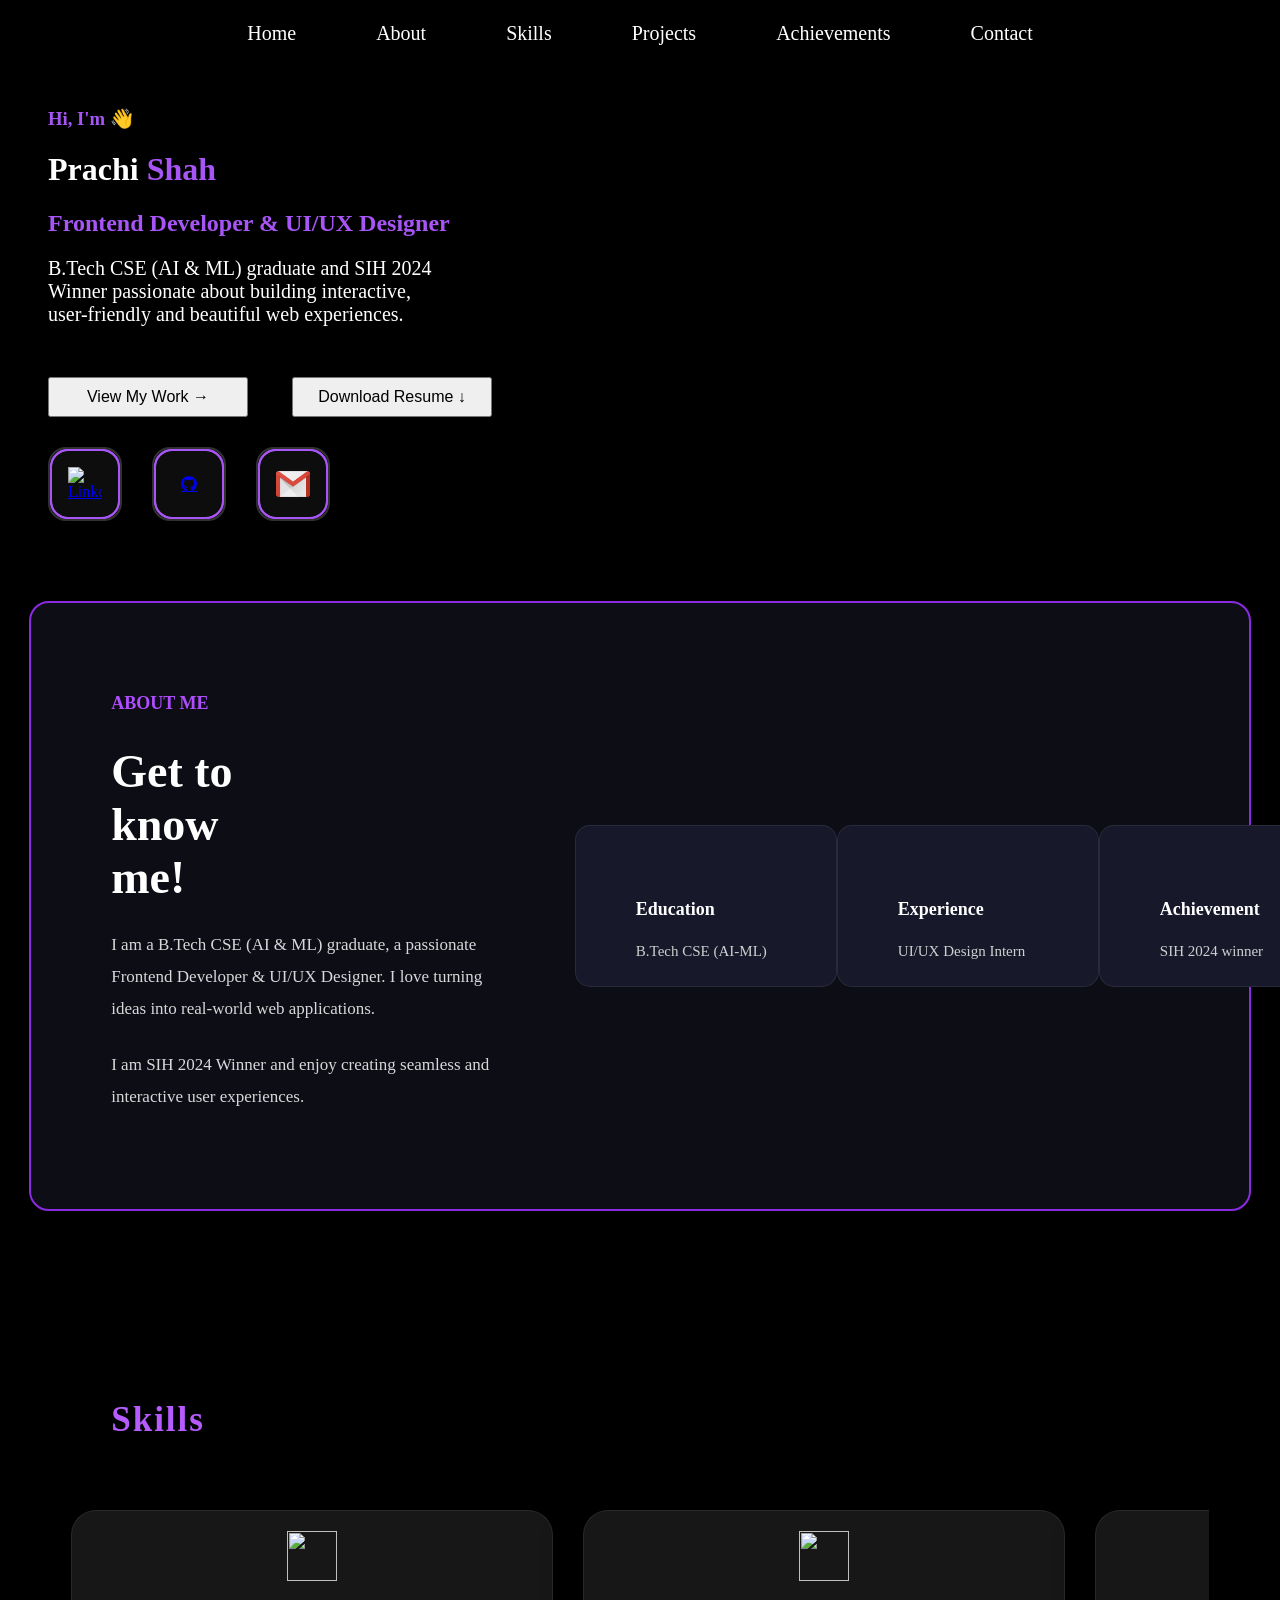
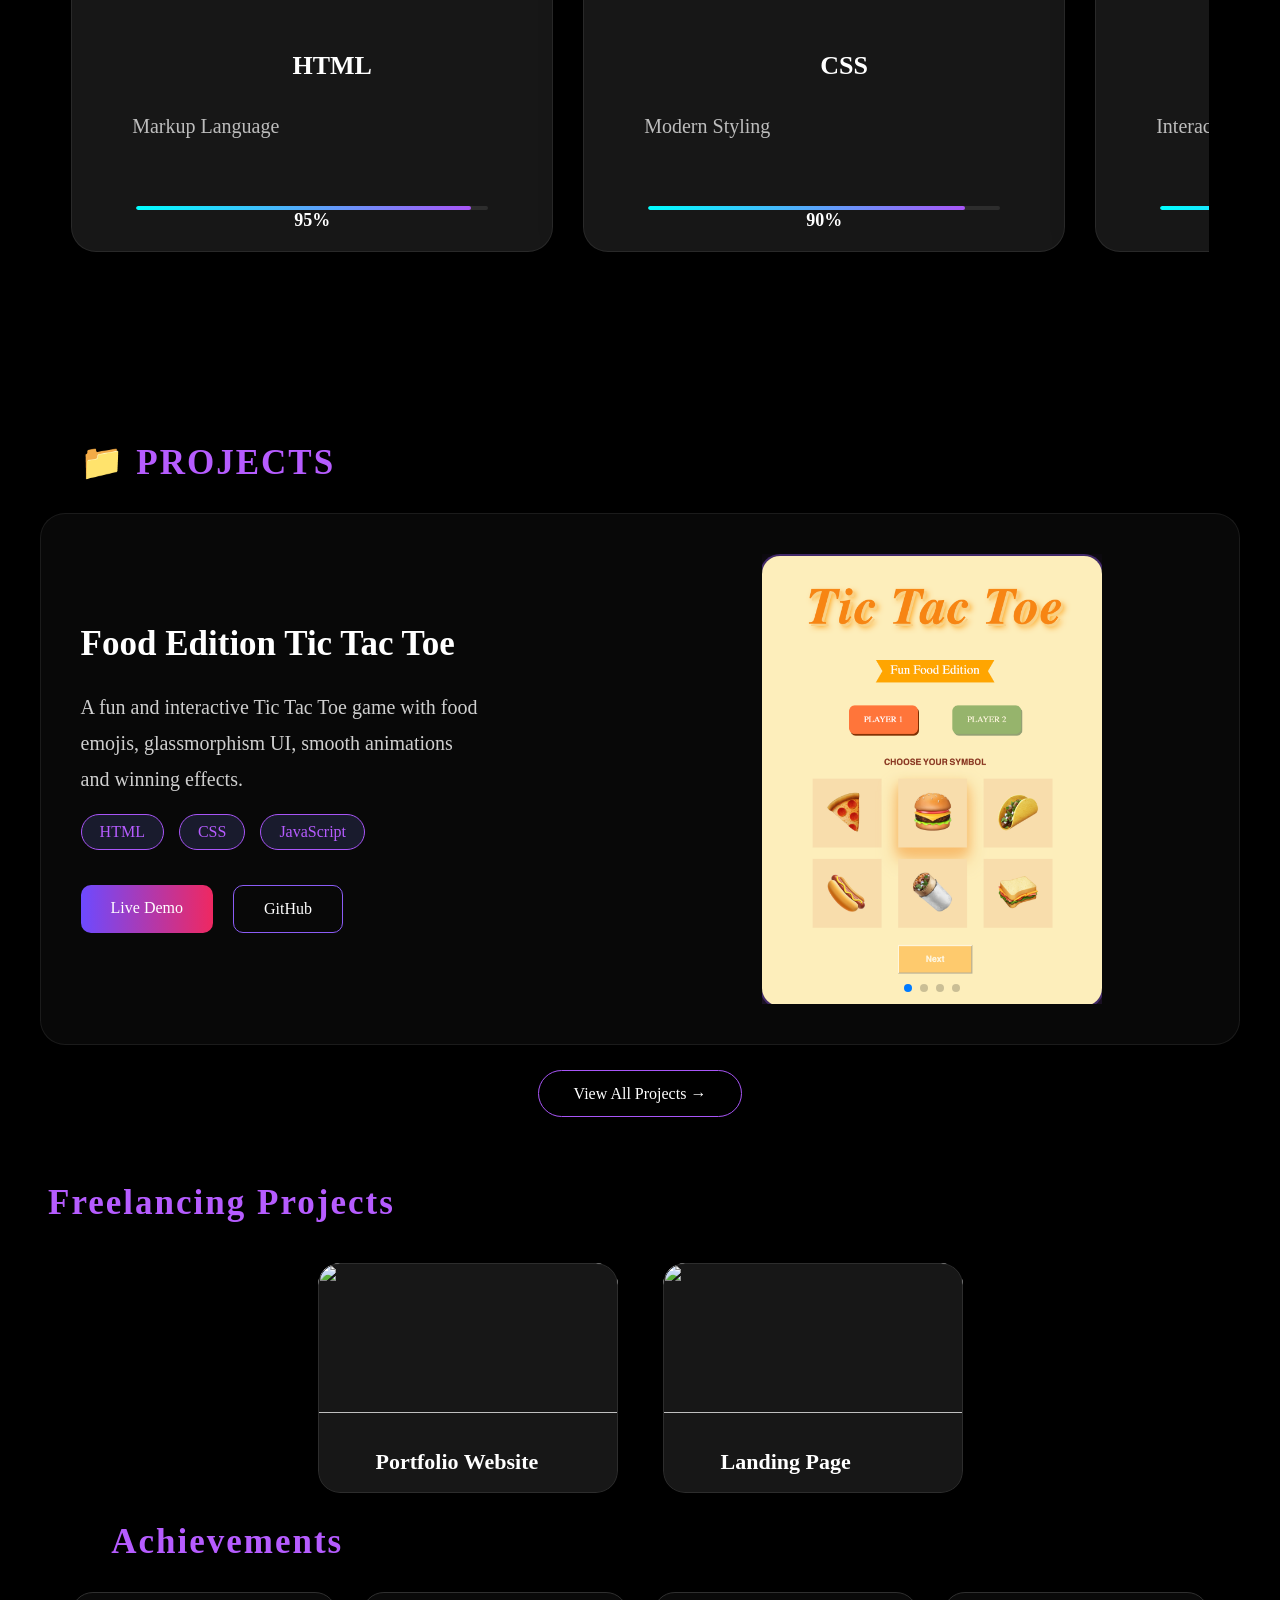
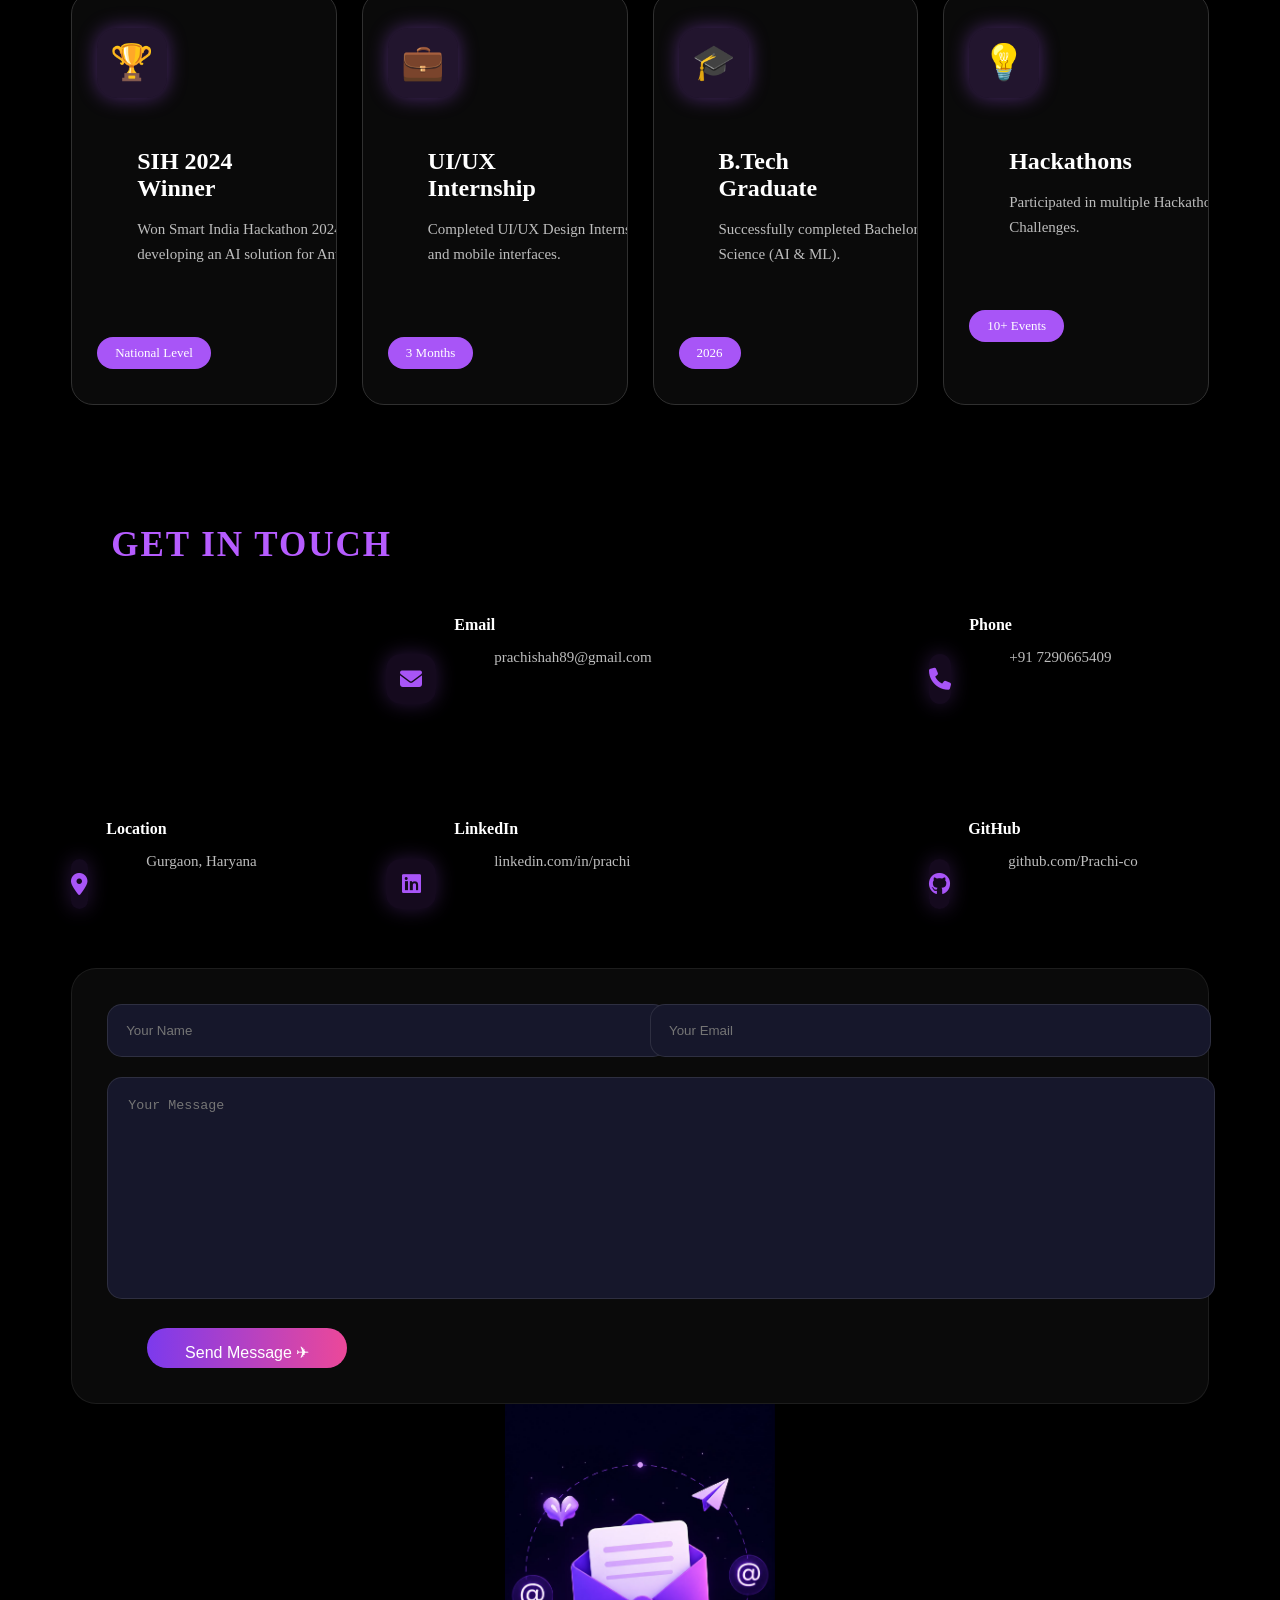
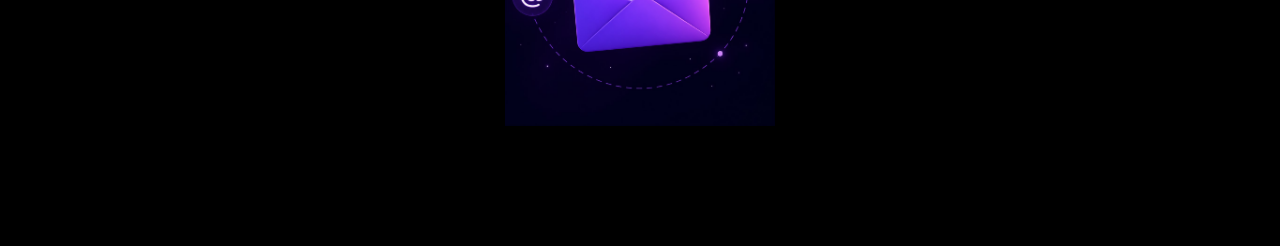
==== index.html @ 60a37517 "Initial commit - Personal Portfolio Website" ====
<!DOCTYPE html>
<html lang="en">
<head>
    <meta charset="UTF-8">
    <meta name="viewport" content="width=device-width, initial-scale=1.0">
    <title>Portfolio</title>
    <link rel="stylesheet" href="style.css">
    <link rel="stylesheet" href="https://cdn.jsdelivr.net/npm/swiper@11/swiper-bundle.min.css">
    <link rel="stylesheet"
href="https://cdnjs.cloudflare.com/ajax/libs/font-awesome/6.7.2/css/all.min.css">
</head>
<body>
    <div class="Navbar">
        <div id="">Home</div>
        <div id="">About</div>
        <div id="">Skills</div>
        <div id="">Projects</div>
        <div id="">Achievements</div>
        <div id="">Contact</div>
    </div> 
    <h3>Hi, I'm 👋</h3> 
    <h1>Prachi <span style="color: rgb(168, 85, 246);">Shah</span></h1> 
    <h2>Frontend Developer & UI/UX Designer</h2>
    <p>B.Tech CSE (AI & ML) graduate and SIH 2024 Winner passionate about building interactive, user-friendly and beautiful web experiences.</p>
    <button>View My Work →</button>
    <button>Download Resume ↓</button>

    <div class="social-icons">
        <a id="linkdin" href="https://www.linkedin.com/in/prachi-shah-5656a0327?utm_source=share_via&utm_content=profile&utm_medium=member_ios">
            <img src="./assets/linkedin.jpg" alt="LinkdIn">
        </a>

        <a id="github" href="https://github.com/Prachi-co">
            <i class="fab fa-github"></i>
        </a>

        <a id="gmail" href="mailto:prachisah89@gmail.com">
            <img src="./assets/gmail.png" alt="Gmail">
        </a>
    </div>

    <div class="about-me">
        <div class="about-left">
        <h3>ABOUT ME</h3>
        <H1>Get to know me!</H1>
        <p>I am a B.Tech CSE (AI & ML) graduate, a passionate Frontend Developer & UI/UX Designer. I love turning ideas into real-world web applications.</p>
        <p>I am SIH 2024 Winner and enjoy creating seamless and interactive user experiences.</p>
        </div>
        
        <div class="about-right">
            <div class="card">
                <i class="education"></i>
                <h3>Education</h3>
                <p>B.Tech CSE (AI-ML)</p>
            </div>            
            <div class="card">
                <i class="Experience"></i>
                <h3>Experience</h3>
                <p>UI/UX Design Intern</p>
            </div>
            <div class="card">
                <i class="Achievement"></i>
                <h3>Achievement</h3>
                <p>SIH 2024 winner</p>
            </div>
            <div class="card">
                <i class="Location"></i>
                <h3>Location</h3>
                <p>Gurgaon, Haryana</p>
            </div>
        </div>
    </div>
    

    
<!--================ SKILLS ================-->

<section class="skills-section">

    <h2 class="section-title">Skills</h2>

    <div class="skills-container">
        <div class="skill-card">
            <img src="assets/html.png">
            <h3>HTML</h3>
            <p>Markup Language</p>

            <div class="progress">
                <div class="fill html"></div>
            </div>

            <span>95%</span>
        </div>

        <div class="skill-card">
            <img src="assets/css.png">
            <h3>CSS</h3>
            <p>Modern Styling</p>

            <div class="progress">
                <div class="fill css"></div>
            </div>

            <span>90%</span>
        </div>

        <div class="skill-card">
            <img src="assets/javascript.png">
            <h3>JavaScript</h3>
            <p>Interactive Web</p>

            <div class="progress">
                <div class="fill js"></div>
            </div>

            <span>88%</span>
        </div>

        <div class="skill-card">
            <img src="assets/react.png">
            <h3>React</h3>
            <p>Frontend Library</p>

            <div class="progress">
                <div class="fill react"></div>
            </div>

            <span>80%</span>
        </div>

        <div class="skill-card">
            <img src="assets/figma.png">
            <h3>Figma</h3>
            <p>UI/UX Design</p>

            <div class="progress">
                <div class="fill figma"></div>
            </div>

            <span>92%</span>
        </div>

        <div class="skill-card">
            <img src="assets/flutter.png">
            <h3>Flutter</h3>
            <p>Cross Platform</p>

            <div class="progress">
                <div class="fill flutter"></div>
            </div>

            <span>78%</span>
        </div>

        <div class="skill-card">
            <img src="assets/android.png">
            <h3>Android Studio</h3>
            <p>Android Development</p>

            <div class="progress">
                <div class="fill android"></div>
            </div>

            <span>75%</span>
        </div>

        <div class="skill-card">
            <img src="assets/git.png">
            <h3>Git & GitHub</h3>
            <p>Version Control</p>

            <div class="progress">
                <div class="fill github"></div>
            </div>

            <span>85%</span>
        </div>

    </div>

</section>
    
<!----------------Project Section---------------->
    <section class="projects">
    <h3 class="section-title">📁 PROJECTS</h3>

    <div class="project-card">

        <!-- Left Side -->
        <div class="project-info">
            <h2>Food Edition Tic Tac Toe</h2>
            <p>
                A fun and interactive Tic Tac Toe game with food emojis,
                glassmorphism UI, smooth animations and winning effects.
            </p>

            <div class="tech-stack">
                <span>HTML</span>
                <span>CSS</span>
                <span>JavaScript</span>
            </div>

            <div class="buttons">
                <a href="https://prachi-co.github.io/Tic-Tac-Toe/" class="live-btn">Live Demo</a>
                <a href="https://github.com/Prachi-co/Tic-Tac-Toe" class="github-btn">GitHub</a>
            </div>
        </div>

        <!-- Right Side -->
        <div class="swiper mySwiper">

    <div class="swiper-wrapper">
        <div class="swiper-slide">
            <img src="./assets/tictactoe1.png" alt="">
        </div>

        <div class="swiper-slide">
            <img src="./assets/tictactoe2.png" alt="">
        </div>

        <div class="swiper-slide">
            <img src="./assets/tictactoe3.png" alt="">
        </div>

        <div class="swiper-slide">
            <img src="./assets/tictactoe4.png" alt="">
        </div>

    </div>
    <div class="swiper-pagination"></div>
</div>
    </div>

    <div class="view-all">
        <a href="projects.html">
            View All Projects →
        </a>
    </div>
</section>


<!----------------Freelancing Section---------------->
<h3 class="section-title">Freelancing Projects</h3>

<section class="freelancing">

    <div class="free-card">
        <div class="free-image">
            <img src="./assets/project1.png" alt="">
        </div>
        <div class="free-content">
            <h2>Portfolio Website</h2>
            <p>
                Modern responsive portfolio built using
                HTML, CSS and JavaScript with glassmorphism UI.
            </p>
            <a href="#">View Project →</a>
        </div>

    </div>

    <div class="free-card">
        <div class="free-image">
            <img src="./assets/project2.png" alt="">
        </div>
        <div class="free-content">
            <h2>Landing Page</h2>
            <p>
                Responsive startup landing page with
                animations and premium UI.
            </p>
            <a href="#">View Project →</a>
        </div>

    </div>
</section> 


<!--================== ACHIEVEMENTS ==================-->
<section class="achievements" id="achievements">

    <h2 class="section-title">Achievements</h2>

    <div class="achievement-container">
        <!-- Card 1 -->
        <div class="achievement-card">
            <div class="achievement-icon">🏆</div>
            <h3>SIH 2024 Winner</h3>
            <p>
                Won Smart India Hackathon 2024 among
                thousands of teams by developing an AI
                solution for Anti-Doping Awareness.
            </p>
            <span>National Level</span>
        </div>

        <!-- Card 2 -->
        <div class="achievement-card">
            <div class="achievement-icon">💼</div>
            <h3>UI/UX Internship</h3>
            <p>
                Completed UI/UX Design Internship and
                designed modern web and mobile
                interfaces.
            </p>
            <span>3 Months</span>
        </div>

        <!-- Card 3 -->
        <div class="achievement-card">
            <div class="achievement-icon">🎓</div>
            <h3>B.Tech Graduate</h3>
            <p>
                Successfully completed Bachelor of
                Technology in Computer Science
                (AI & ML).
            </p>
            <span>2026</span>
        </div>

        <!-- Card 4 -->
        <div class="achievement-card">
            <div class="achievement-icon">💡</div>
            <h3>Hackathons</h3>
            <p>
                Participated in multiple Hackathons,
                Ideathons and Innovation Challenges.
            </p>
            <span>10+ Events</span>
        </div>

    </div>
</section>



<!--================ GET IN TOUCH =================-->

<section class="contact" id="contact">

    <h2 class="section-title">GET IN TOUCH</h2>

    <div class="contact-container">

        <!-- Left Side -->
        <div class="contact-info"></div>
            <div class="info-box">
                <i class="fas fa-envelope"></i>
                <div>
                    <h4>Email</h4>
                    <p>prachishah89@gmail.com</p>
                </div>
            </div>

            <div class="info-box">
                <i class="fas fa-phone"></i>
                <div>
                    <h4>Phone</h4>
                    <p>+91 7290665409</p>
                </div>
            </div>

            <div class="info-box">
                <i class="fas fa-map-marker-alt"></i>
                <div>
                    <h4>Location</h4>
                    <p>Gurgaon, Haryana</p>
                </div>
            </div>

            <div class="info-box">
                <i class="fab fa-linkedin"></i>
                <div>
                    <h4>LinkedIn</h4>
                    <p>linkedin.com/in/prachi</p>
                </div>
            </div>

            <div class="info-box">
                <i class="fab fa-github"></i>
                <div>
                    <h4>GitHub</h4>
                    <p>github.com/Prachi-co</p>
                </div>
            </div>

        </div>


        <!-- Right Side -->
        <div class="contact-form">
            <form>
                <div class="input-row">
                    <input
                    type="text"
                    placeholder="Your Name">

                    <input
                    type="email"
                    placeholder="Your Email">
                </div>

                <textarea
                placeholder="Your Message"></textarea>

                <button>
                    Send Message ✈
                </button>

            </form>
        </div>


        <!-- Right Image -->
        <div class="contact-image">
            <img src="assets/mail.jpeg">
        </div>

    </div>
</section>


    <script src="https://cdn.jsdelivr.net/npm/swiper@11/swiper-bundle.min.js"></script>
    <script src="script.js"></script>
</body>
</html>
---- style.css ----
body{
    background: Black;
    color: white;
}

.Navbar{
    height: 50px;
    background: black;
    color: white;
    display: flex;
    justify-content: center;
    align-items: center;
    gap: 80px;
    font-style: Inter;
    font-size: 20px;
    position: relative;
}

h1{
    margin-left: 40px;
}

h2{
    color: #a855f7;
    margin-left: 40px;
}

h3{
    color: #a855f7;
    margin-left: 40px;
    margin-top: 50px;
}

p{
    width: 400px;
    height: 100px;
    font-size: 20px;
    margin-left: 40px;
}

button{
    width: 200px;
    height: 40px;
    font-size: 16px;
    margin-left: 40px;
}


.social-icons{
    display:flex;
    gap:30px;
    margin-top:30px;
    margin-left: 40px;
}

.social-icons a{
    position:relative;
    z-index: 1;
    width:70px;
    height:70px;
    display:flex;
    justify-content:center;
    align-items:center;

    background:rgba(255,255,255,.05);
    backdrop-filter:blur(15px);

    border:2px solid rgba(255,255,255,.15);
    border-radius:18px;

    transition:.4s;
    overflow: hidden;
}

.social-icons img{
    width:34px;
    height:34px;
    object-fit:contain;
    z-index:2;
}

.social-icons a::before,
.social-icons a::after{
    content:"";
    position:absolute;
    z-index: -1;
    inset:0;
    border:2px solid #a855f7;
    border-radius:18px;
    transition:.4s;
}

.social-icons a:hover{
    transform:perspective(600px)
              rotate(-25deg)
              skew(15deg)
              translateY(-6px);
}

.social-icons a:hover::before{
    transform:translate(12px,-12px);
    opacity:.6;
}

.social-icons a:hover::after{
    transform:translate(24px,-24px);
    opacity:.3;
}

.skills{
    display: flex;
    gap: 20px;
    overflow-x: auto;
    overflow-y: hidden;
    width: 100%;
    padding: 20px;
}

.skills::-webkit-scrollbar-thumb {
    height: 8px;
}

.skills::-webkit-scrollbar{
    background: #a855f7;
    border-radius: 10px;
}

.cards{
    width: 180px;
    height: 200px;
    background: white;
    border-radius: 20px;
    flex-shrink: 0 0 auto;
}

/* ================= ABOUT SECTION ================= */

.about-me{
    width:90%;
    margin:80px auto;
    padding:40px;
    border:2px solid #8a2be2;
    border-radius:20px;
    background:#0d0d16;

    display:flex;
    justify-content:space-between;
    align-items:center;
    gap:50px;
}

/* LEFT */

.about-left{
    flex:1;
}

.about-left h3{
    color:#b04dff;
    font-size:18px;
    margin-bottom:15px;
}

.about-left h1{
    color:#fff;
    font-size:46px;
    margin-bottom:25px;
}

.about-left p{
    color:#d8d8d8;
    line-height:1.9;
    font-size:17px;
    margin-bottom:20px;
}

/* RIGHT */

.about-right{
    flex:1;

    display:flex;
    justify-content:center;
    align-items:center;
}

/* GRID */

.about-me{
    display:grid;
    grid-template-columns:repeat(2,220px);
    gap:20px;
}

/* CARD */

.card{
    height:120px;
    width:220px;

    background:#17192b;
    border:1px solid rgba(255,255,255,.08);
    border-radius:15px;

    display:flex;
    flex-direction:column;
    justify-content:center;
    align-items:flex-start;

    padding:20px;
    transition:.3s;
}

.card:hover{
    transform:translateY(-5px);
    border-color:#b04dff;
    box-shadow:0 0 15px rgba(176,77,255,.3);
}

.card i{
    font-size:28px;
    color:#b04dff;
    margin-bottom:12px;
}

.card h3{
    color:#fff;
    font-size:18px;
    margin-bottom:8px;
}

.card p{
    color:#cfcfcf;
    font-size:15px;
}

/* MOBILE */

@media(max-width:992px){

.about-me{
    flex-direction:column;
}

.about-grid{
    grid-template-columns:1fr;
}

.card{
    width:100%;
}

}




/*-----------Skills------------*/
.skills-section{
width:90%;
margin:auto;
padding:80px 0;
}

.section-title{
color:#a855f7;
font-size:35px;
margin-bottom:35px;
}

.skills-container{
display:flex;
gap:30px;
margin-top: 25px;
overflow-x:auto;
overflow-y:visible;
scroll-snap-type:x mandatory;
scroll-behavior:smooth;
padding-top: 40px;
padding-bottom:30px;
}

/* Scrollbar */
.skills-container::-webkit-scrollbar{
height:10px;
}

.skills-container::-webkit-scrollbar-track{
background:#161616;
border-radius:20px;
}

.skills-container::-webkit-scrollbar-thumb{
background:#a855f7;
border-radius:20px;
}

.skill-card{
flex:0 0 240px;
height:300px;
padding: 20px;
background:#171717;
border-radius:25px;
display:flex;
flex-direction:column;
justify-content:center;
align-items:center;
position:relative;
overflow:visible;
scroll-snap-align:center;
transition:.45s;
cursor:pointer;
border:1px solid rgba(255,255,255,.08);
box-shadow:0 10px 40px rgba(0,0,0,.45);
}

/* Neon Light Effect */
.skill-card::before{
content:"";
position:absolute;
width:180px;
height:180px;
background:radial-gradient(circle,#00ffff,#a855f7,transparent);
filter:blur(45px);
opacity:0;
transition:.5s;
}

/* For Image */
.skill-card img{
width:50px;
height: 50px;
margin-bottom:20px;
z-index:2;
transition:.4s;
}

/* For Text */
.skill-card h3{
color:white;
font-size:26px;
z-index:2;
}

.skill-card p{
color:#bdbdbd;
margin-top:8px;
z-index:2;
}

/* For Progress Bar */
.progress{
width:80%;
height:8px;
background:#2d2d2d;
border-radius:20px;
margin-top:18px;
overflow:hidden;
position:relative;
z-index:2;
}

.fill{
height:100%;
background:linear-gradient(
90deg,
#00ffff,
#a855f7);
border-radius:20px;
transition:.8s;
}

.html{
    width: 95%;
}

.css{
    width: 90%;
}

.javascript{
    width: 75%;
}

/* for Percentage */
.skill-card span{
color:white;
font-weight:bold;
font-size:18px;
z-index:2;
}

/* For Hover Effect */
.skill-card:hover{
transform:
translateY(-18px)
rotateX(10deg)
rotateY(-10deg);
box-shadow:
0 20px 60px rgba(168,85,247,.45);
}

.skill-card:hover .glow{
opacity:1;
transform:scale(1.3);
}

.skill-card:hover img{
transform:
scale(1.2)
rotate(8deg);
}

.skill-card:hover .fill{
width:90%;
}


/* For Mobile Responsive */
@media(max-width:768px){

.skill-card{
flex:0 0 200px;
height:270px;
}

.section-title{
font-size:28px;
}
}




/*-------Project Section--------*/
.projects{

    width:95%;
    margin:80px auto;

}

.section-title{

    color:#b65cff;

    margin-bottom:30px;

    letter-spacing:2px;

}

.project-card{

    display:grid;
    grid-template-columns:1fr 1fr;
    gap:50px;
    align-items:center;
    padding:40px;
    border-radius:25px;
    background:rgba(255,255,255,.03);
    backdrop-filter:blur(20px);
    border:1px solid rgba(255,255,255,.08);
}

.project-info h2{
    margin: 0px;
}

.project-info h2{
    font-size:35px;
    color:white;
}

.project-info p{
    color:#cfcfcf;
    line-height:1.8;
    margin:25px 0;
}

.tech-stack{
    display:flex;
    gap:15px;
    margin-bottom:35px;
}

.tech-stack span{
    padding:8px 18px;
    border-radius:30px;
    background:#191b2d;
    color:#b65cff;
    border:1px solid #a855f7;
}

.buttons{
    display:flex;
    gap:20px;
}

.buttons a{
    text-decoration:none;
    padding:14px 30px;
    border-radius:10px;
    color:white;
    transition:.4s;
}

.live-btn{
    background:linear-gradient(90deg,#6d4aff, rgb(239, 40, 97));
}

.github-btn{
    border:1px solid #8b5cf6;
}

.buttons a:hover{
    transform:translateY(-6px);
    box-shadow:0 0 25px #a855f7;
}

.mySwiper{
    width:340px;
    height:450px;
    padding-top:20px;
    padding-bottom:40px;
}

.swiper-slide{
    width:260px;
    height:360px;
    border-radius:20px;
    overflow:hidden;
    background:#16172b;
    border:2px solid rgba(168,85,247,.3);
    backdrop-filter:blur(20px);
    box-shadow:0 15px 40px rgba(168,85,247,.25);
}

.swiper-slide img{
    width:100%;
    height:100%;
    object-fit:cover;
}

.mySwiper{
    animation:float 4s ease-in-out infinite;
}

@keyframes float{
0%{
transform:translateY(0);
}
50%{
transform:translateY(-12px);
}
100%{
transform:translateY(0);
}
}

.swiper-slide{
    transition:.5s;
}

.swiper-slide:hover{
    transform:translateY(-12px);
    box-shadow:0 0 35px #a855f7;
}

.project-preview{
    background:rgba(255,255,255,.03);
    backdrop-filter:blur(20px);
    border:1px solid rgba(255,255,255,.08);
    border-radius:25px;
    padding:20px;
}

.view-all{
    text-align:center;
    margin-top:40px;
}

.view-all a{
    text-decoration:none;
    color:white;
    border:1px solid #a855f7;
    padding:14px 35px;
    border-radius:40px;
    transition:.4s;
}

.view-all a:hover{
    background:#a855f7;
    box-shadow:0 0 25px #a855f7;
}

@media(max-width:900px){
.project-card{
    grid-template-columns:1fr;
    text-align:center;
}

.tech-stack{
    justify-content:center;
}

.buttons{
    justify-content:center;
}
}





/* Freelancing Section */
.freelancing{
display:flex;
justify-content:center;
align-items:flex-start;
gap:45px;
flex-wrap:wrap;
margin-top:40px;
}

/* For Card */
.free-card{
width:300px;
height:230px;
background:#171717;
border-radius:22px;
overflow:hidden;
position:relative;
cursor:pointer;
transition:.45s;
box-shadow:0 10px 35px rgba(0,0,0,.35);
}

/* For Image */
.free-image{
width:100%;
height:150px;
overflow:hidden;
}

.free-image img{
width:100%;
height:100%;
object-fit:cover;
transition:.5s;
}

/* For Content */
.free-content{
padding:18px;
}

.free-content h2{
color:white;
font-size:22px;
margin-bottom:10px;
}

.free-content p{
color:#cfcfcf;
font-size:14px;
line-height:24px;
margin-bottom:15px;
}

.free-content a{
text-decoration:none;
color:#a855f7;
font-weight:600;
}

/* For Hover Effect */
.free-card:hover{
height:420px;
box-shadow:
0 0 20px #a855f7,
0 0 50px rgba(168,85,247,.5);
transform:translateY(-12px);
}

/* For Image Animation */
.free-card:hover img{
transform:scale(1.08);
}

/*For Neon Border */
.free-card::before{
content:"";
position:absolute;
inset:0;
border-radius:22px;
padding:2px;
border: 1px solid #2d2d2d;


-webkit-mask:
linear-gradient(#fff 0 0) content-box,
linear-gradient(#fff 0 0);

mask:
linear-gradient(#fff 0 0) content-box,
linear-gradient(#fff 0 0);

-webkit-mask-composite: xor;
mask-composite: exclude;

.free-card:hover::before{
opacity:1;
}
}

/* For Flaoting Glow */
.free-card::after{
content:"";
position:absolute;
width:180px;
height:180px;
background:radial-gradient(
circle,
rgba(168,85,247,.6),
transparent);
filter:blur(40px);
top:-50px;
left:-50px;
opacity:0;
transition:.5s;
}

.free-card:hover::after{
opacity:1;
}

/* For Responsive */
@media(max-width:768px){

.freelancing{
flex-direction:column;
align-items:center;
}

.free-card{
width:90%;
}
}




/*-----------------Achievement Section----------------*/
.achievements{
    width:90%;
    margin: 20px auto;
}


.achievement-container{
    display:grid;
    grid-template-columns:repeat(4,1fr);
    gap:25px;
}

/* Card */
.achievement-card{
    position:relative;
    background:rgba(255,255,255,.04);
    backdrop-filter:blur(18px);
    border-radius:22px;
    border: 0.2px solid rgb(48, 48, 48);
    padding:35px 25px;
    overflow:hidden;
    transition:.5s;
    cursor:pointer;

}

.achievement-card:hover{
    transform:translateY(-12px);
    border-color:#a855f7;
    box-shadow:
    0 0 20px rgba(168,85,247,.4),
    0 0 50px rgba(168,85,247,.25);
}

/* Neon Border */
.achievement-card::before{
    content:"";
    position:absolute;
    inset:0;
    border-radius:22px;
    padding:2px;

-webkit-mask:
linear-gradient(#fff 0 0) content-box,
linear-gradient(#fff 0 0);

mask:
linear-gradient(#fff 0 0) content-box,
linear-gradient(#fff 0 0);

-webkit-mask-composite: xor;
mask-composite: exclude;
}

.achievement-card:hover::before{
    opacity:1;
}

/* Icon */
.achievement-icon{
    width:70px;
    height:70px;
    border-radius:20px;
    display:flex;
    justify-content:center;
    align-items:center;
    font-size:35px;
    margin-bottom:20px;
    background:rgba(168,85,247,.15);
    color:#a855f7;
    box-shadow:
    0 0 20px rgba(168,85,247,.4);
}

/* Heading */
.achievement-card h3{
    color:#fff;
    font-size:24px;
    margin-bottom:15px;
}

/* Description */
.achievement-card p{
    color:#bdbdbd;
    line-height:1.7;
    font-size:15px;
    margin-bottom:20px;
}

/* Badge */
.achievement-card span{
    display:inline-block;
    padding:8px 18px;
    border-radius:50px;
    background:#a855f7;
    color:white;
    font-size:13px;
}

/* Responsive */
@media(max-width:1000px){
.achievement-container{
grid-template-columns:repeat(2,1fr);
}
}

@media(max-width:650px){
.achievement-container{
grid-template-columns:1fr;
}
}










/*================ CONTACT ================*/
.contact{
    width:90%;
    max-width:1300px;
    margin:120px auto;
}

.contact-container{
    display:grid;
    grid-template-columns:280px 1fr 300px;
    gap:35px;
    align-items:center;
}

/* Left */
.contact-info{
    display:flex;
    flex-direction:column;
    gap:20px;
}

.info-box{
    display:flex;
    gap:18px;
    align-items:center;
    color:white;
}

.info-box i{
    width:50px;
    height:50px;
    display:flex;
    justify-content:center;
    align-items:center;
    border-radius:15px;
    background:rgba(168,85,247,.12);
    color:#a855f7;
    font-size:22px;
    box-shadow:0 0 20px rgba(168,85,247,.25);
}

.info-box h4{
    margin-bottom:5px;
}

.info-box p{
    color:#bdbdbd;
    font-size:15px;
}

/* Form */
.contact-form{
    background:rgba(255,255,255,.04);
    border:1px solid rgba(255,255,255,.08);
    border-radius:25px;
    backdrop-filter:blur(20px);
    padding:35px;
}

.input-row{
    display:grid;
    grid-template-columns:1fr 1fr;
    gap:20px;
    margin-bottom:20px;
}

.contact-form input{
    width:100%;
    padding:18px;
    border-radius:15px;
    border:1px solid rgba(255,255,255,.1);
    background:#16172b;
    color:white;
    outline:none;
}

.contact-form textarea{
    width:100%;
    height:180px;
    padding:20px;
    border-radius:15px;
    border:1px solid rgba(255,255,255,.1);
    background:#16172b;
    color:white;
    resize:none;
    margin-bottom:25px;
    outline:none;
}

/* Focus */
.contact-form input:focus,
.contact-form textarea:focus{
    border-color:#a855f7;
    box-shadow:0 0 15px rgba(168,85,247,.35);
}

/* Button */

.contact-form button{
    padding:15px 35px;
    border:none;
    border-radius:40px;
    background:linear-gradient(
    90deg,
    #7c3aed,
    #ec4899
    );
    color:white;
    font-size:16px;
    cursor:pointer;
    transition:.4s;
}

.contact-form button:hover{
    transform:translateY(-4px);
    box-shadow:0 0 30px #a855f7;
}

/* Image */
.contact-image{
    display:flex;
    justify-content:center;
}

.contact-image img{
    width:270px;
    animation:float 4s ease-in-out infinite;
}

/* Floating */
@keyframes float{
0%{
transform:translateY(0);
}
50%{
transform:translateY(-18px);
}
100%{
transform:translateY(0);
}
}

/* Responsive */
@media(max-width:1000px){
.contact-container{

grid-template-columns:1fr;

}
.contact-image{

order:3;

}
}
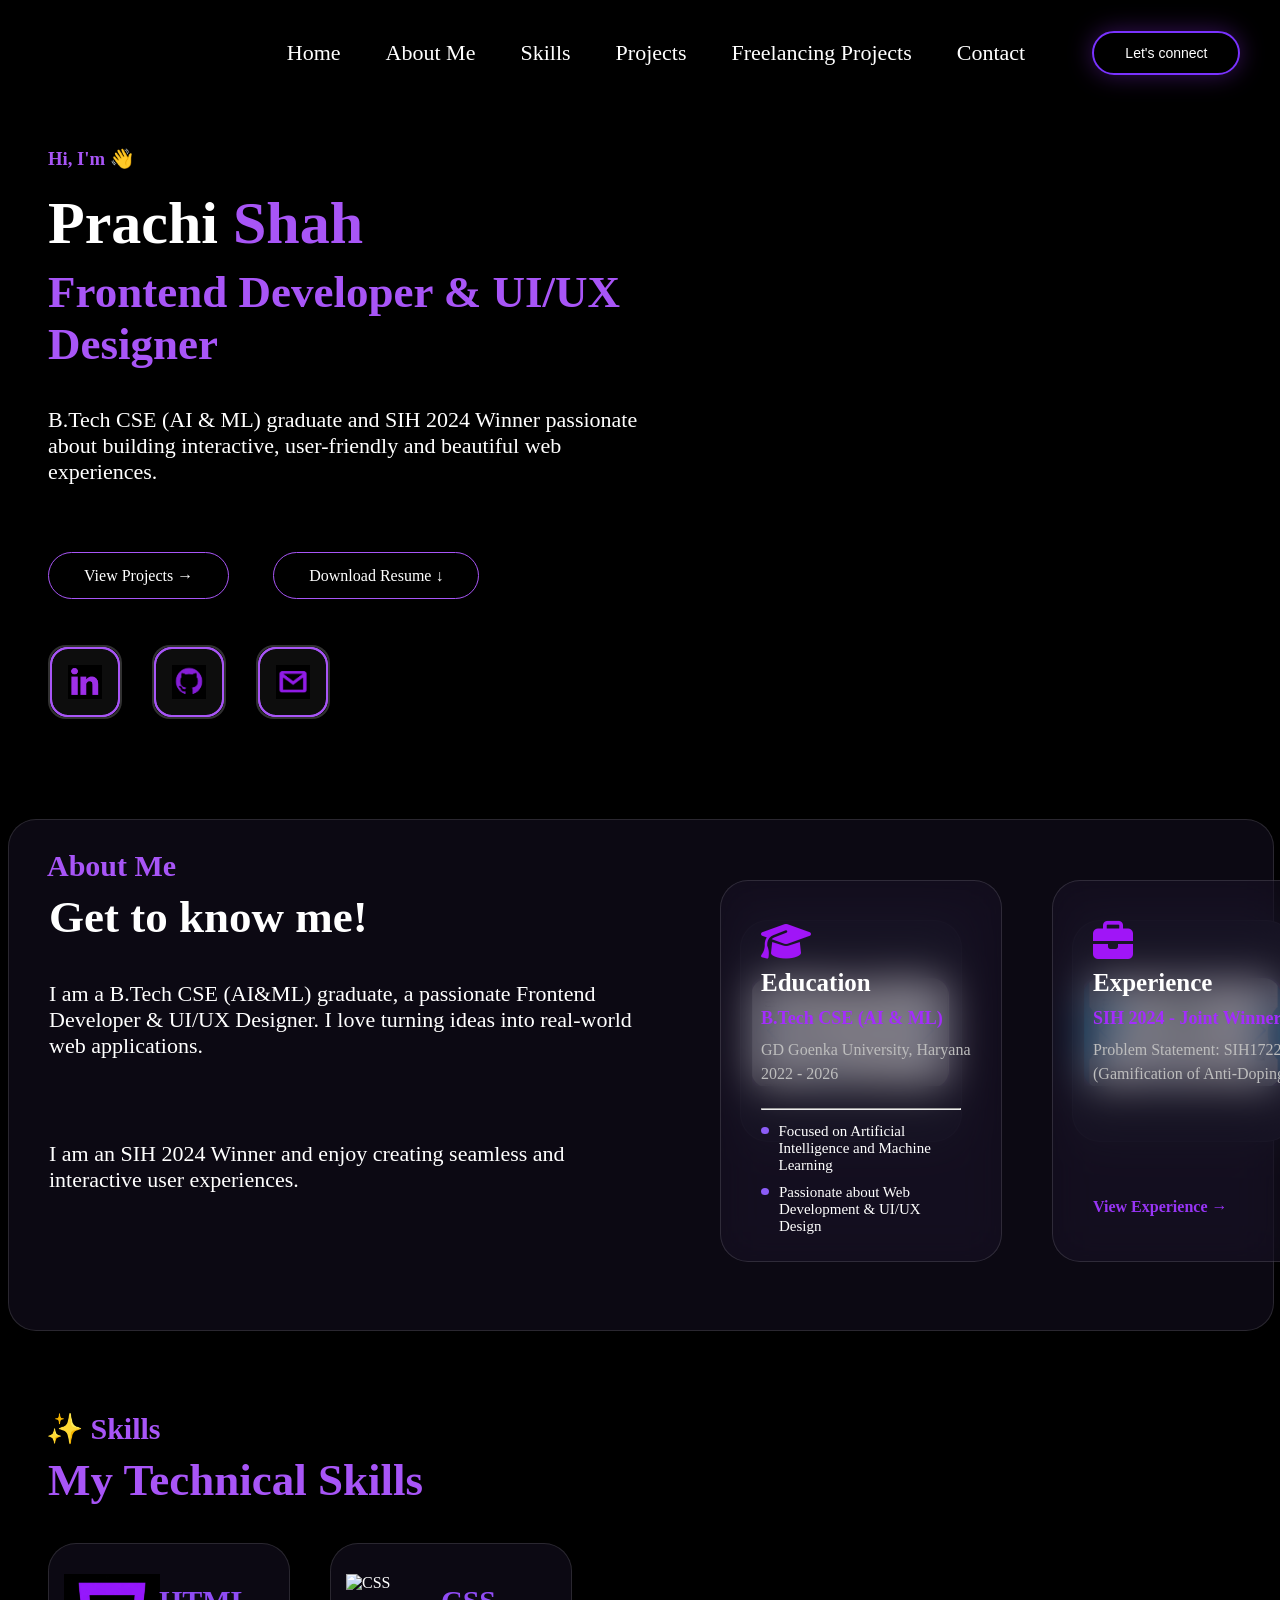
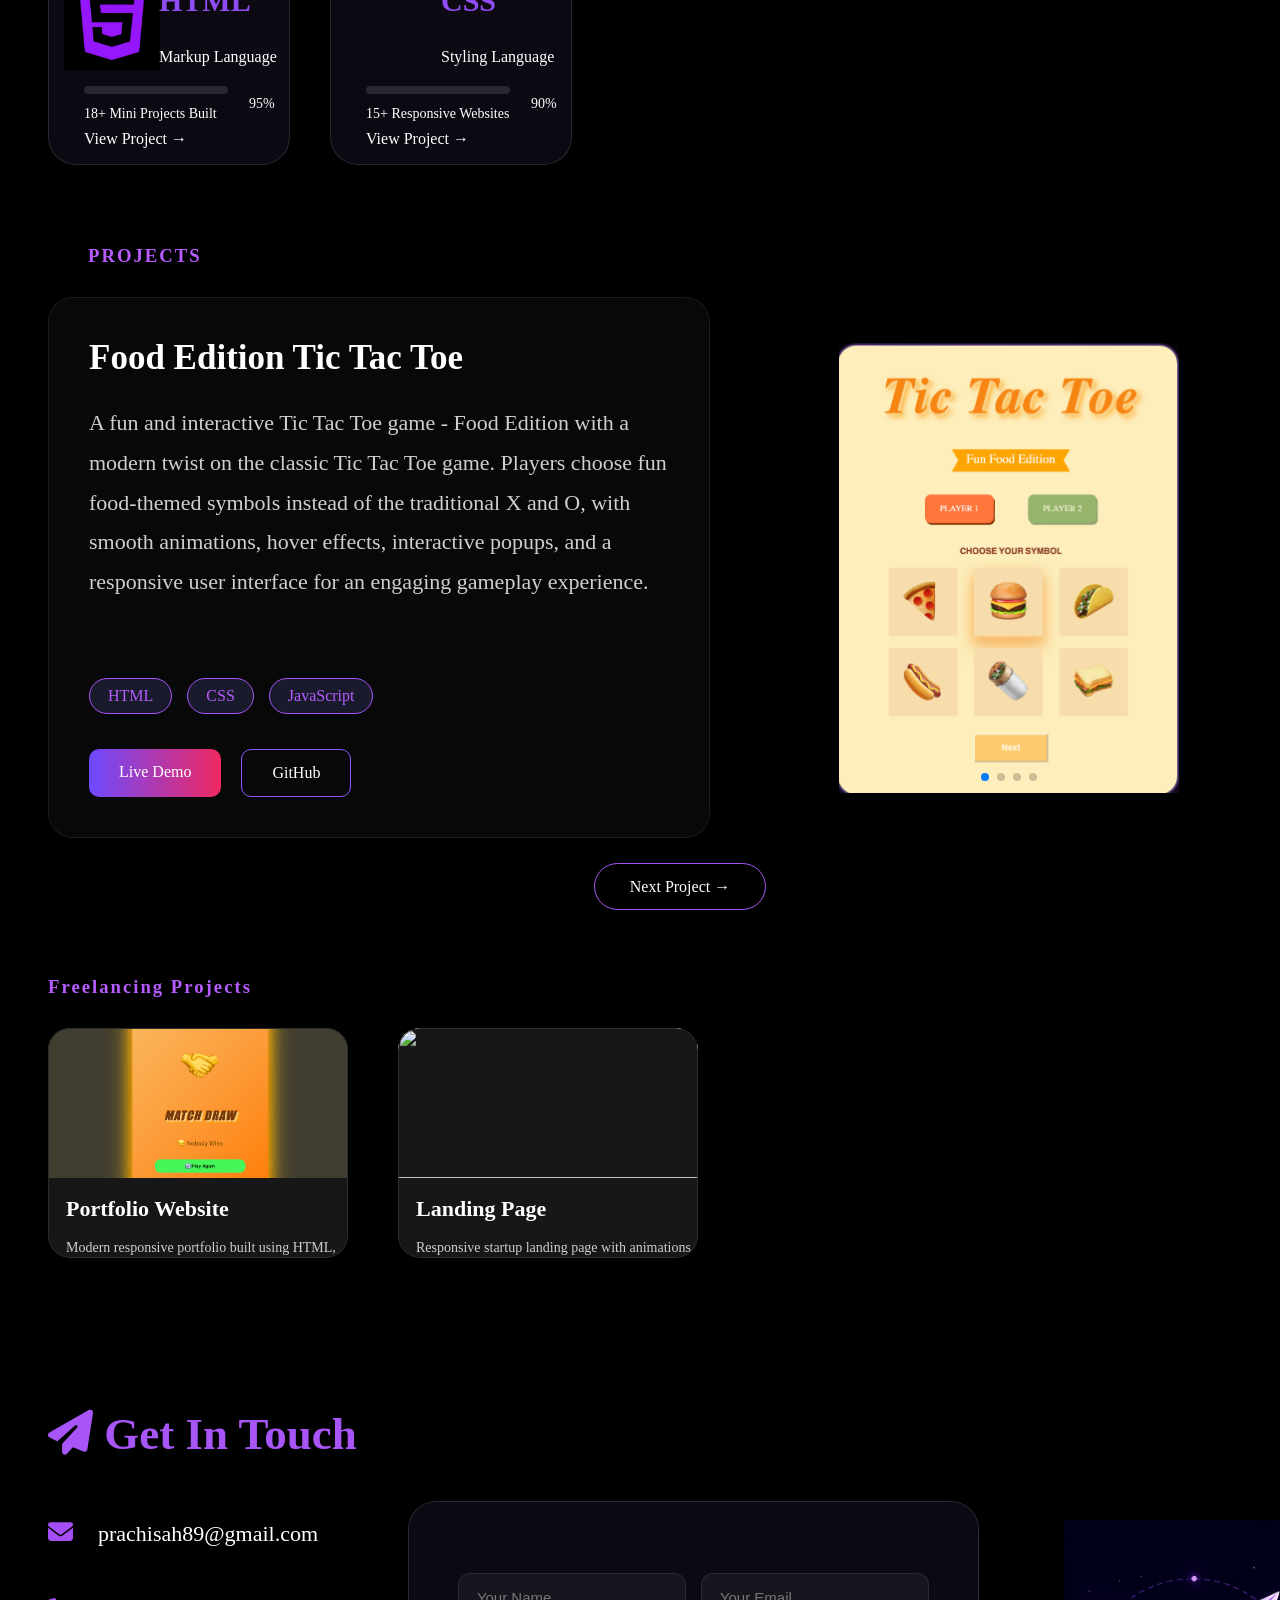
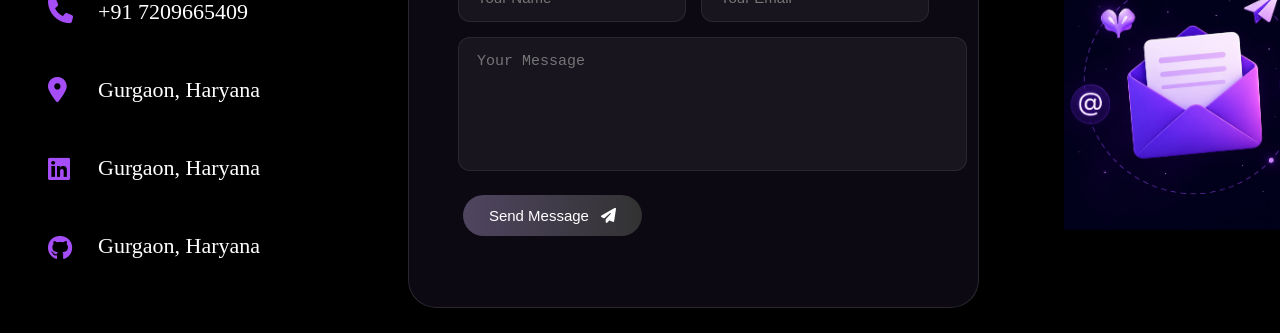
==== commit 22ba2d03: "add pages" ====
--- a/index.html
+++ b/index.html
@@ -5,193 +5,271 @@
     <meta name="viewport" content="width=device-width, initial-scale=1.0">
     <title>Portfolio</title>
     <link rel="stylesheet" href="style.css">
+    <link rel="stylesheet" href="https://unpkg.com/aos@2.3.4/dist/aos.css">
     <link rel="stylesheet" href="https://cdn.jsdelivr.net/npm/swiper@11/swiper-bundle.min.css">
-    <link rel="stylesheet"
-href="https://cdnjs.cloudflare.com/ajax/libs/font-awesome/6.7.2/css/all.min.css">
+    <link rel="stylesheet" href="https://cdnjs.cloudflare.com/ajax/libs/font-awesome/6.7.2/css/all.min.css">
 </head>
 <body>
-    <div class="Navbar">
-        <div id="">Home</div>
-        <div id="">About</div>
-        <div id="">Skills</div>
-        <div id="">Projects</div>
-        <div id="">Achievements</div>
-        <div id="">Contact</div>
-    </div> 
+<section class="Home-section" id="home" data-aos="fade-up">
+        <!-- Navbar -->
+    <nav>
+
+        <div class="logo">
+            <img src="./logo.png" alt="">
+        </div>
+
+        <ul>
+
+            <li><a href="#home">Home</a></li>
+
+            <li><a href="#about">About Me</a></li>
+
+            <li><a href="#skills">Skills</a></li>
+
+            <li><a href="#projects">Projects</a></li>
+
+            <li><a href="#freelancing">Freelancing Projects</a></li>
+
+            <li><a href="#contact">Contact</a></li>
+
+        </ul>
+
+        <button class="talk-btn">
+            Let's connect
+        </button>
+
+    </nav>
+
+
+    <!---------------Home Section----------------->
     <h3>Hi, I'm 👋</h3> 
-    <h1>Prachi <span style="color: rgb(168, 85, 246);">Shah</span></h1> 
-    <h2>Frontend Developer & UI/UX Designer</h2>
-    <p>B.Tech CSE (AI & ML) graduate and SIH 2024 Winner passionate about building interactive, user-friendly and beautiful web experiences.</p>
-    <button>View My Work →</button>
-    <button>Download Resume ↓</button>
+    <h1 class="hero-title">Prachi <span style="color: rgb(168, 85, 246);">Shah</span></h1> 
+    <h2 class="hero-subtitle">Frontend Developer & UI/UX Designer</h2>
+    <p class="hero-text">B.Tech CSE (AI & ML) graduate and SIH 2024 Winner passionate about building interactive, user-friendly and beautiful web experiences.</p>
+    <a class="btn" href="#projects">View Projects →</a>
+    <a class="btn" href="">Download Resume ↓</a>
 
     <div class="social-icons">
         <a id="linkdin" href="https://www.linkedin.com/in/prachi-shah-5656a0327?utm_source=share_via&utm_content=profile&utm_medium=member_ios">
-            <img src="./assets/linkedin.jpg" alt="LinkdIn">
+            <img src="./assets/linkdin.jpg" alt="LinkdIn">
         </a>
 
         <a id="github" href="https://github.com/Prachi-co">
-            <i class="fab fa-github"></i>
+            <img src="./assets/github.jpg" alt="github">
         </a>
 
         <a id="gmail" href="mailto:prachisah89@gmail.com">
-            <img src="./assets/gmail.png" alt="Gmail">
+            <img src="./assets/gmail.jpg" alt="Gmail">
         </a>
     </div>
-
-    <div class="about-me">
+</section>
+
+<!=================About Me=====================>    
+    <section class="about-folder-section" id="about" data-aos="fade-left">
+        <!--------About Left---------->
         <div class="about-left">
-        <h3>ABOUT ME</h3>
-        <H1>Get to know me!</H1>
-        <p>I am a B.Tech CSE (AI & ML) graduate, a passionate Frontend Developer & UI/UX Designer. I love turning ideas into real-world web applications.</p>
-        <p>I am SIH 2024 Winner and enjoy creating seamless and interactive user experiences.</p>
-        </div>
-        
-        <div class="about-right">
-            <div class="card">
-                <i class="education"></i>
-                <h3>Education</h3>
-                <p>B.Tech CSE (AI-ML)</p>
-            </div>            
-            <div class="card">
-                <i class="Experience"></i>
-                <h3>Experience</h3>
-                <p>UI/UX Design Intern</p>
-            </div>
-            <div class="card">
-                <i class="Achievement"></i>
-                <h3>Achievement</h3>
-                <p>SIH 2024 winner</p>
-            </div>
-            <div class="card">
-                <i class="Location"></i>
-                <h3>Location</h3>
-                <p>Gurgaon, Haryana</p>
-            </div>
-        </div>
-    </div>
+        <span class="section-tag">
+            About Me
+        </span>
+        <h2 style="color: white;">
+            Get to know me!    
+        </h2>
+        <p>I am a B.Tech CSE (AI&ML) graduate, a passionate Frontend Developer & UI/UX Designer. I love turning ideas into real-world web applications.</p>
+        <p>I am an SIH 2024 Winner and enjoy creating seamless and interactive user experiences.</p>
+        </div>
+
+    <!------------About Right----------->
+    <div class="journey">
+
+    <!-- Education -->
+    <div class="cards2">
+        <div class="back-card">
+    <div class="swiper certificateSwiper">
+
+        <div class="swiper-wrapper" id="swipper1">
+            <div class="swiper-slide">
+                <img src="./assets/certificate11.jpg">
+            </div>
+
+            <div class="swiper-slide">
+                <img src="assets/certificate2.jpg">
+            </div>
+
+            <div class="swiper-slide">
+                <img src="assets/certificate3.jpg">
+            </div>
+
+            <div class="swiper-slide">
+                <img src="assets/marksheet.jpg">
+            </div>
+        </div>
+
+        <div class="swiper-button-next"></div>
+        <div class="swiper-button-prev"></div>
+        <div class="swiper-pagination"></div>
+
+    </div>
+
+</div>
+
+        <div class="front-card">
+            <div class="icon">
+                <i class="fa-solid fa-graduation-cap"></i>
+            </div>
+            <h2>Education</h2>
+            <h4>B.Tech CSE (AI & ML)</h4>
+            <p>GD Goenka University, Haryana <br> 
+                2022 - 2026 <br>
+                <hr id="line">                       
+            </p> 
+
+            <div class="heading">
+                <span class="dot"></span>
+                <span>Focused on Artificial Intelligence and Machine Learning</span>
+            </div>
+            
+            <div class="heading2">
+                <span class="dot2"></span>
+                <span>Passionate about Web Development & UI/UX Design</span>
+            </div>
+            
+        </div>
+
+    </div>
+
+
+    <!-- Experience -->
+
+    <div class="cards2">
+        <div class="back-card">
+    <div class="swiper certificateSwiper">
+
+        <div class="swiper-wrapper">
+            <div class="swiper-slide">
+                <img src="./assets/certificate1.jpeg">
+            </div>
+
+            <div class="swiper-slide">
+                <img src="./assets/certificate2.jpeg">
+            </div>
+
+            <div class="swiper-slide">
+                <img src="./assets/certificate3.jpg">
+            </div>
+
+            <div class="swiper-slide">
+                <img src="./assets/certificate4.jpeg">
+            </div>
+        </div>
+
+        <div class="swiper-button-next"></div>
+        <div class="swiper-button-prev"></div>
+        <div class="swiper-pagination"></div>
+
+    </div>
+
+</div>
+        <div class="front-card">
+
+            <div class="icon">
+                <i class="fa-solid fa-briefcase"></i>
+            </div>
+            <h2>Experience</h2>
+            <h4>SIH 2024 - Joint Winner</h4>
+            <p>Problem Statement: SIH1722 <br>(Gamification of Anti-Doping) </p>
+            
+            <a href="#">View Experience →</a></p>
+
+        </div>
+    </div>
+    </div>
+</section>
+    </section>
+
+
+
+
     
 
     
 <!--================ SKILLS ================-->
 
-<section class="skills-section">
-
-    <h2 class="section-title">Skills</h2>
-
+<section class="skills-section" id="skills" data-aos="zoom-in" data-aos-delay="100" >
     <div class="skills-container">
-        <div class="skill-card">
-            <img src="assets/html.png">
-            <h3>HTML</h3>
-            <p>Markup Language</p>
-
-            <div class="progress">
-                <div class="fill html"></div>
-            </div>
-
-            <span>95%</span>
-        </div>
-
-        <div class="skill-card">
-            <img src="assets/css.png">
-            <h3>CSS</h3>
-            <p>Modern Styling</p>
-
-            <div class="progress">
-                <div class="fill css"></div>
-            </div>
-
-            <span>90%</span>
-        </div>
-
-        <div class="skill-card">
-            <img src="assets/javascript.png">
-            <h3>JavaScript</h3>
-            <p>Interactive Web</p>
-
-            <div class="progress">
-                <div class="fill js"></div>
-            </div>
-
-            <span>88%</span>
-        </div>
-
-        <div class="skill-card">
-            <img src="assets/react.png">
-            <h3>React</h3>
-            <p>Frontend Library</p>
-
-            <div class="progress">
-                <div class="fill react"></div>
-            </div>
-
-            <span>80%</span>
-        </div>
-
-        <div class="skill-card">
-            <img src="assets/figma.png">
-            <h3>Figma</h3>
-            <p>UI/UX Design</p>
-
-            <div class="progress">
-                <div class="fill figma"></div>
-            </div>
-
-            <span>92%</span>
-        </div>
-
-        <div class="skill-card">
-            <img src="assets/flutter.png">
-            <h3>Flutter</h3>
-            <p>Cross Platform</p>
-
-            <div class="progress">
-                <div class="fill flutter"></div>
-            </div>
-
-            <span>78%</span>
-        </div>
-
-        <div class="skill-card">
-            <img src="assets/android.png">
-            <h3>Android Studio</h3>
-            <p>Android Development</p>
-
-            <div class="progress">
-                <div class="fill android"></div>
-            </div>
-
-            <span>75%</span>
-        </div>
-
-        <div class="skill-card">
-            <img src="assets/git.png">
-            <h3>Git & GitHub</h3>
-            <p>Version Control</p>
-
-            <div class="progress">
-                <div class="fill github"></div>
-            </div>
-
-            <span>85%</span>
-        </div>
-
-    </div>
+
+        <!---------------- Header ---------------------> 
+         <div class="skills-header"> 
+            <div class="skills-title"> 
+                <span class="section-tag"> ✨ Skills </span> 
+                <h2> My Technical Skills </h2> 
+            </div> 
+           
+    </div>
+
+    <!-- ================= Slider ================= --> 
+     <div class="skills-slider-wrapper"> 
+
+        <!-- Cards --> 
+         <div class="skills-slider" id="skillsSlider"></div>
+
+         <!-- ================= HTML ================= --> 
+          <div class="skill-card"> 
+            <div class="skill-top"> 
+                <div class="skill-image"> 
+                    <img src="./assets/html.jpeg" alt="HTML"> 
+                </div> 
+                <div class="skill-content"> 
+                    <h3>HTML</h3> 
+                    <span>Markup Language</span> 
+                </div> 
+            </div> 
+            <div class="progress-section"> 
+                <div class="progress-bar"> 
+                    <div class="progress-fill html" data-width="95">                 
+                    </div> 
+                </div> 
+                <span>95%</span> 
+                <p> 18+ Mini Projects Built </p> 
+                <a href="mini projects.html">View Project →</a>
+            </div>  
+     
+        </div>
+
+        <!-- ================= CSS ================= --> 
+         <div class="skill-card"> 
+            <div class="skill-top"> 
+                <div class="skill-image"> 
+                    <img src="images/css.png" alt="CSS"> 
+                </div> <div class="skill-content"> 
+                    <h3>CSS</h3> 
+                    <span>Styling Language</span> 
+                </div> 
+            </div> 
+            <div class="progress-section"> 
+                <div class="progress-bar"> 
+                    <div class="progress-fill css" data-width="90">                        
+                    </div> 
+                </div> 
+                <span>90%</span> 
+                <p> 15+ Responsive Websites </p> 
+                <a href="#">View Project →</a>
+            </div> 
+            
+        </div>     
+    
 
 </section>
     
 <!----------------Project Section---------------->
-    <section class="projects">
-    <h3 class="section-title">📁 PROJECTS</h3>
+    <section class="projects" id="projects" data-aos="zoom-in">
+    <h3 class="section-title">PROJECTS</h3>
 
     <div class="project-card">
 
         <!-- Left Side -->
         <div class="project-info">
-            <h2>Food Edition Tic Tac Toe</h2>
-            <p>
-                A fun and interactive Tic Tac Toe game with food emojis,
-                glassmorphism UI, smooth animations and winning effects.
+            <h2 id="projectTitle">Food Edition Tic Tac Toe</h2>
+            <p id="projectDescription">A fun and interactive Tic Tac Toe game - Food Edition with a modern twist on the classic Tic Tac Toe game. Players choose fun food-themed symbols instead of the traditional X and O, with smooth animations, hover effects, interactive popups, and a responsive user interface for an engaging gameplay experience.
             </p>
 
             <div class="tech-stack">
@@ -201,13 +279,13 @@
             </div>
 
             <div class="buttons">
-                <a href="https://prachi-co.github.io/Tic-Tac-Toe/" class="live-btn">Live Demo</a>
-                <a href="https://github.com/Prachi-co/Tic-Tac-Toe" class="github-btn">GitHub</a>
+                <a id="liveLink" href="https://prachi-co.github.io/Tic-Tac-Toe/" class="live-btn" class="live-btn">Live Demo</a>
+                <a id="githubLink" href="https://github.com/Prachi-co/Tic-Tac-Toe" class="github-btn" >GitHub</a>
             </div>
         </div>
 
         <!-- Right Side -->
-        <div class="swiper mySwiper">
+        <div class="swiper mySwiper" id="projectSlider">
 
     <div class="swiper-wrapper">
         <div class="swiper-slide">
@@ -232,8 +310,8 @@
     </div>
 
     <div class="view-all">
-        <a href="projects.html">
-            View All Projects →
+        <a id="nextProject" class="next-btn">
+            Next Project →
         </a>
     </div>
 </section>
@@ -242,11 +320,11 @@
 <!----------------Freelancing Section---------------->
 <h3 class="section-title">Freelancing Projects</h3>
 
-<section class="freelancing">
+<section class="freelancing" id="freelancing" data-aos="flip-left">
 
     <div class="free-card">
         <div class="free-image">
-            <img src="./assets/project1.png" alt="">
+            <img src="./assets/tictactoe4.png" alt="">
         </div>
         <div class="free-content">
             <h2>Portfolio Website</h2>
@@ -256,7 +334,6 @@
             </p>
             <a href="#">View Project →</a>
         </div>
-
     </div>
 
     <div class="free-card">
@@ -269,158 +346,100 @@
                 Responsive startup landing page with
                 animations and premium UI.
             </p>
-            <a href="#">View Project →</a>
+            <a id="nextProject" class="next-btn">View Project →</a>
         </div>
 
     </div>
 </section> 
 
 
-<!--================== ACHIEVEMENTS ==================-->
-<section class="achievements" id="achievements">
-
-    <h2 class="section-title">Achievements</h2>
-
-    <div class="achievement-container">
-        <!-- Card 1 -->
-        <div class="achievement-card">
-            <div class="achievement-icon">🏆</div>
-            <h3>SIH 2024 Winner</h3>
-            <p>
-                Won Smart India Hackathon 2024 among
-                thousands of teams by developing an AI
-                solution for Anti-Doping Awareness.
-            </p>
-            <span>National Level</span>
-        </div>
-
-        <!-- Card 2 -->
-        <div class="achievement-card">
-            <div class="achievement-icon">💼</div>
-            <h3>UI/UX Internship</h3>
-            <p>
-                Completed UI/UX Design Internship and
-                designed modern web and mobile
-                interfaces.
-            </p>
-            <span>3 Months</span>
-        </div>
-
-        <!-- Card 3 -->
-        <div class="achievement-card">
-            <div class="achievement-icon">🎓</div>
-            <h3>B.Tech Graduate</h3>
-            <p>
-                Successfully completed Bachelor of
-                Technology in Computer Science
-                (AI & ML).
-            </p>
-            <span>2026</span>
-        </div>
-
-        <!-- Card 4 -->
-        <div class="achievement-card">
-            <div class="achievement-icon">💡</div>
-            <h3>Hackathons</h3>
-            <p>
-                Participated in multiple Hackathons,
-                Ideathons and Innovation Challenges.
-            </p>
-            <span>10+ Events</span>
-        </div>
-
-    </div>
-</section>
-
-
 
 <!--================ GET IN TOUCH =================-->
 
-<section class="contact" id="contact">
-
-    <h2 class="section-title">GET IN TOUCH</h2>
+<section class="contact-section" id="contact" data-aos="fade-up">
+    <div class="contact-title">
+        <h2>
+            <i class="fa-solid fa-paper-plane"></i>
+            Get In Touch
+        </h2>
+    </div>
 
     <div class="contact-container">
-
         <!-- Left Side -->
-        <div class="contact-info"></div>
-            <div class="info-box">
-                <i class="fas fa-envelope"></i>
-                <div>
-                    <h4>Email</h4>
-                    <p>prachishah89@gmail.com</p>
-                </div>
-            </div>
-
-            <div class="info-box">
-                <i class="fas fa-phone"></i>
-                <div>
-                    <h4>Phone</h4>
-                    <p>+91 7290665409</p>
-                </div>
-            </div>
-
-            <div class="info-box">
-                <i class="fas fa-map-marker-alt"></i>
-                <div>
-                    <h4>Location</h4>
-                    <p>Gurgaon, Haryana</p>
-                </div>
-            </div>
-
-            <div class="info-box">
-                <i class="fab fa-linkedin"></i>
-                <div>
-                    <h4>LinkedIn</h4>
-                    <p>linkedin.com/in/prachi</p>
-                </div>
-            </div>
-
-            <div class="info-box">
-                <i class="fab fa-github"></i>
-                <div>
-                    <h4>GitHub</h4>
-                    <p>github.com/Prachi-co</p>
-                </div>
-            </div>
-
-        </div>
-
-
-        <!-- Right Side -->
+        <div class="contact-info">
+            <div class="contact-item">
+                <i class="fa-solid fa-envelope"></i><br><br><br>
+                <i class="fa-solid fa-phone"></i><br><br><br>
+                <i class="fa-solid fa-location-dot"></i><br><br><br>
+                <i class="fa-brands fa-linkedin"></i><br><br><br>
+                <i class="fa-brands fa-github"></i><br><br><br><br>
+
+            <div class="contact-text">
+                <p>prachisah89@gmail.com
+                    <br><br><br>+91 7209665409
+                    <br><br><br>Gurgaon, Haryana
+                    <br><br><br>Gurgaon, Haryana
+                    <br><br><br>Gurgaon, Haryana <br><br><br>
+                </p>
+            </div>                       
+            </div>
+        </div>
+
+        <!-----------Contact Form---------->
         <div class="contact-form">
             <form>
                 <div class="input-row">
                     <input
                     type="text"
-                    placeholder="Your Name">
+                    placeholder="Your Name"
+                    required>
 
                     <input
                     type="email"
-                    placeholder="Your Email">
+                    placeholder="Your Email"
+                    required>
                 </div>
 
                 <textarea
-                placeholder="Your Message"></textarea>
-
-                <button>
-                    Send Message ✈
+                placeholder="Your Message"
+                rows="6"
+                required></textarea>
+
+                <button type="submit" class="send-btn">
+                    Send Message
+                    <i class="fa-solid fa-paper-plane"></i>
                 </button>
-
             </form>
         </div>
 
-
-        <!-- Right Image -->
+        <!-- Right Side -->
         <div class="contact-image">
-            <img src="assets/mail.jpeg">
-        </div>
-
-    </div>
+            <img
+            src="./assets/mail.jpeg"
+            alt="Contact">
+        </div>
+    </div>       
+    
+
+
 </section>
 
 
+
+
+
+
+
     <script src="https://cdn.jsdelivr.net/npm/swiper@11/swiper-bundle.min.js"></script>
-    <script src="script.js"></script>
+    <script src="https://unpkg.com/aos@2.3.4/dist/aos.js"></script>
+<script>
+AOS.init({
+    duration: 1200,
+    easing: "ease-in-out",
+    once: true
+});
+</script>
+<link rel="stylesheet" href="https://cdnjs.cloudflare.com/ajax/libs/font-awesome/6.6.0/css/all.min.css">
+<script src="script.js"></script>
 </body>
 </html>
--- a/style.css
+++ b/style.css
@@ -1,28 +1,80 @@
+html{
+    scroll-behavior: smooth;
+}
+
 body{
     background: Black;
     color: white;
 }
 
-.Navbar{
-    height: 50px;
-    background: black;
-    color: white;
-    display: flex;
-    justify-content: center;
-    align-items: center;
-    gap: 80px;
-    font-style: Inter;
-    font-size: 20px;
-    position: relative;
+nav{
+
+    width:95%;
+    margin:auto;
+
+    height:90px;
+
+    display:flex;
+
+    align-items:center;
+
+    justify-content:space-between;
+
+}
+
+
+.purple{
+    color:#8b3dff;
+}
+
+nav ul{
+    display:flex;
+    list-style:none;
+    gap:45px;
+    margin-left: 140px;
+}
+
+nav a{
+    color:white;
+    text-decoration:none;
+    font-size: 22px;
+    transition:.3s;
+}
+
+nav a:hover{
+    color:#9b5cff;
+}
+
+.talk-btn{
+    background:transparent;
+    color:white;
+    width: 148px;
+    border:2px solid #7a32ff;
+    padding:12px 28px;
+    border-radius:30px;
+    font-size: 14px;
+    cursor:pointer;
+    box-shadow:0 0 25px rgba(138,43,226,.4);
+    transition:.4s;
+}
+
+.talk-btn:hover{
+    background:#7a32ff;
 }
 
 h1{
     margin-left: 40px;
+    font-size: 60px;
+    margin-bottom: 1px;
+    margin-top: 1px;
 }
 
 h2{
     color: #a855f7;
     margin-left: 40px;
+    font-size: 45px;
+    margin-top: 8px;
+    width: 700px;
 }
 
 h3{
@@ -32,24 +84,40 @@
 }
 
 p{
-    width: 400px;
+    width: 600px;
     height: 100px;
-    font-size: 20px;
+    font-size: 22px;
     margin-left: 40px;
-}
-
-button{
-    width: 200px;
-    height: 40px;
-    font-size: 16px;
+    letter-spacing: normal;
+    margin-bottom: 60px;
+}
+
+.btn{
+    text-align:center;
+    margin-top:60px;
     margin-left: 40px;
 }
 
+.btn {
+    text-decoration:none;
+    color:white;
+    border:1px solid #a855f7;
+    padding:14px 35px;
+    border-radius:40px;
+    transition:.4s;
+}
+
+.btn:hover{
+    background:#a855f7;
+    box-shadow:0 0 25px #a855f7;
+}
+
+
 
 .social-icons{
     display:flex;
     gap:30px;
-    margin-top:30px;
+    margin-top:60px;
     margin-left: 40px;
 }
 
@@ -133,327 +201,408 @@
     flex-shrink: 0 0 auto;
 }
 
+/*-----------Home Right------------*/
+
+
 /* ================= ABOUT SECTION ================= */
-
-.about-me{
-    width:90%;
-    margin:80px auto;
-    padding:40px;
-    border:2px solid #8a2be2;
-    border-radius:20px;
-    background:#0d0d16;
-
-    display:flex;
-    justify-content:space-between;
+.about-folder-section{
+width:100%;
+display:grid;
+display:grid;
+grid-template-columns:1fr 1fr;
+align-items:center;
+justify-content:space-between;
+background: black;
+overflow:visible;
+margin-top: 100px;
+border-radius:28px;
+background:rgba(22,18,35,.55);
+backdrop-filter:blur(20px);
+border:1px solid rgba(255,255,255,.12);
+z-index:2;
+}
+
+.about-left{
+width:35%;
+}
+
+.section-tag{
+    margin-left: 38px;
+    font-size: 30px;
+    font-weight: bold;
+    color: #a855f7;
+}
+
+
+/*-------About Right Section-----*/
+.journey{
+    width:50%;
+    display:flex;
+    justify-content:flex-end;
+    flex-direction: column;
     align-items:center;
     gap:50px;
-}
-
-/* LEFT */
-
-.about-left{
-    flex:1;
-}
-
-.about-left h3{
-    color:#b04dff;
-    font-size:18px;
-    margin-bottom:15px;
-}
-
-.about-left h1{
-    color:#fff;
-    font-size:46px;
-    margin-bottom:25px;
-}
-
-.about-left p{
-    color:#d8d8d8;
-    line-height:1.9;
-    font-size:17px;
-    margin-bottom:20px;
-}
-
-/* RIGHT */
-
-.about-right{
-    flex:1;
-
+    flex-direction: row;
+    margin-top: 60px;
+    margin-bottom: 30px; 
+}
+
+.cards2{
+    position:relative;
+    width:560px;
+    height:420px;
+}
+
+.back-card{
+    position:absolute;
+    left:20px;
+    top:40px;
+    width:220px;
+    height:220px;
+    border-radius:28px;
+    background:#181825;
+    border:1px solid rgba(255,255,255,.08);
+    z-index:1;
+    overflow:visible;
     display:flex;
     justify-content:center;
     align-items:center;
-}
-
-/* GRID */
-
-.about-me{
-    display:grid;
-    grid-template-columns:repeat(2,220px);
-    gap:20px;
-}
-
-/* CARD */
-
-.card{
-    height:120px;
+
+}
+
+/*------Front Card--------*/
+.front-card{
+    position:relative;
+    display: inline-block;
+    top:0px;
+    left:0;
+    width:200px;
+    height: 300px;
+    padding:40px;
+    border-radius:28px;
+    background:rgba(22,18,35,.55);
+    backdrop-filter:blur(20px);
+    border:1px solid rgba(255,255,255,.12);
+    z-index:2;
+    transition: transform .8s cubic-bezier(.22,1,.36,1);
+}
+
+.cards2:hover .front-card{
+    transform:translateY(-300px);
+}
+
+.front-card::before{
+    content:"";
+    position:absolute;
+    inset:0;
+    border-radius:28px;
+    background:
+    radial-gradient(circle at top right,
+    rgba(144, 0, 255, 0.35),
+    transparent 55%),
+    radial-gradient(circle at bottom left,
+    rgba(0,200,255,.25),
+    transparent 50%);
+    opacity:0;
+    transition:.5s;
+
+}
+
+.cards2:hover .front-card::before{
+    opacity:1;
+}
+
+.icon{
+    display:flex;
+    justify-content:flex-start;
+    align-items:center;
+    font-size:40px;
+    color: rgb(160, 21, 247);
+}
+
+
+
+.front-card h2{
+    color:white;
+    font-size:25px;
+    display: flex;
+    justify-content: flex-start;
+    margin-left: 0;
+}
+
+.front-card h4{
+    color:rgb(163, 45, 252);
+    font-size:18px;
+    margin-top: -10px;
+}
+
+.front-card p{
+    color:#bdbdbd;
+    line-height:1.5;
+    font-size:16px;
+    display: flex;
+    justify-content: flex-start;
+    margin-left: 0px;
+    margin-top: -15px;
+}
+
+#line{
+    margin-top: -90px;
+    background: #3e3e3f;
+}
+
+.heading{
+    display:flex;
+    align-items:center;
+    gap:10px;
+    margin-top: -140px;
+    font-size: 15px;
+}
+
+.intern{
+    color: rgb(174, 41, 252);
+    margin-top: -100px;
+    font-size: bold;
+}
+
+.dot{
+    width:14px;
+    height:7px;
+    border-radius:50%;
+    background:#8b5cf6;
+    margin-top: -35px;
+}
+
+.dot2{
+    width:14px;
+    height:7px;
+    border-radius:50%;
+    background:#8b5cf6;
+    margin-top: -35px;
+}
+
+.heading2{
+    display:flex;
+    align-items:center;
+    gap:10px;
+    margin-top: 10px;
+    font-size: 15px;
+}
+
+.front-card a{
+    color:#9835f5;
+    text-decoration:none;
+    font-size:16px;
+    font-weight:600;
+    margin-bottom: -150px;
+}
+
+/*--------Back Card----------*/
+.certificateSwiper{
+    width:90%;
+    height:50%;
+    padding:5px;
+}
+
+.swiper-slide{
+    display:flex;
+    justify-content:center;
+    align-items:center;
+    margin-left: -3.5px;
+}
+
+
+.swiper-slide img{
+    width:320px;
+    height:320px;
+    object-fit:cover;
+    border-radius:10px;
+    box-shadow:0 15px 30px rgba(0,0,0,.35);
+
+}
+
+.swiper-pagination-bullet{
+    background:rgb(25, 25, 25);
+    opacity:.4;
+}
+
+.swiper-pagination-bullet-active{
+    background:#ff4fd8;
+    opacity:1;
+}
+
+.swiper-button-next,
+.swiper-button-prev{
+    color:white;
+    transform:scale(.7);
+}
+
+
+@media(max-width:480px){
+.cards2{
     width:220px;
-
-    background:#17192b;
-    border:1px solid rgba(255,255,255,.08);
-    border-radius:15px;
-
-    display:flex;
-    flex-direction:column;
-    justify-content:center;
-    align-items:flex-start;
-
-    padding:20px;
-    transition:.3s;
-}
-
-.card:hover{
-    transform:translateY(-5px);
-    border-color:#b04dff;
-    box-shadow:0 0 15px rgba(176,77,255,.3);
-}
-
-.card i{
-    font-size:28px;
-    color:#b04dff;
-    margin-bottom:12px;
-}
-
-.card h3{
-    color:#fff;
-    font-size:18px;
-    margin-bottom:8px;
-}
-
-.card p{
-    color:#cfcfcf;
-    font-size:15px;
-}
-
-/* MOBILE */
-
-@media(max-width:992px){
-
-.about-me{
-    flex-direction:column;
-}
-
-.about-grid{
-    grid-template-columns:1fr;
-}
-
-.card{
-    width:100%;
-}
-
-}
-
-
-
-
-/*-----------Skills------------*/
+    height:350px;
+}
+
+.front-card{
+    height:200px;
+    padding:25px;
+}
+
+.back-card{
+    height:220px;
+}
+}
+
+
+
+
+
+/*==================Skills=================*/
 .skills-section{
-width:90%;
-margin:auto;
-padding:80px 0;
-}
-
-.section-title{
-color:#a855f7;
-font-size:35px;
-margin-bottom:35px;
-}
-
-.skills-container{
-display:flex;
-gap:30px;
-margin-top: 25px;
-overflow-x:auto;
-overflow-y:visible;
-scroll-snap-type:x mandatory;
-scroll-behavior:smooth;
-padding-top: 40px;
-padding-bottom:30px;
-}
-
-/* Scrollbar */
-.skills-container::-webkit-scrollbar{
-height:10px;
-}
-
-.skills-container::-webkit-scrollbar-track{
-background:#161616;
-border-radius:20px;
-}
-
-.skills-container::-webkit-scrollbar-thumb{
-background:#a855f7;
-border-radius:20px;
+    margin-top: 80px;
+}
+
+.skills-slider-wrapper{
+    width: 100%;
+    display: flex;
+    gap: 40px;
 }
 
 .skill-card{
-flex:0 0 240px;
-height:300px;
-padding: 20px;
-background:#171717;
-border-radius:25px;
-display:flex;
-flex-direction:column;
-justify-content:center;
-align-items:center;
-position:relative;
-overflow:visible;
-scroll-snap-align:center;
-transition:.45s;
-cursor:pointer;
-border:1px solid rgba(255,255,255,.08);
-box-shadow:0 10px 40px rgba(0,0,0,.45);
-}
-
-/* Neon Light Effect */
-.skill-card::before{
-content:"";
-position:absolute;
-width:180px;
-height:180px;
-background:radial-gradient(circle,#00ffff,#a855f7,transparent);
-filter:blur(45px);
-opacity:0;
-transition:.5s;
-}
-
-/* For Image */
-.skill-card img{
-width:50px;
-height: 50px;
-margin-bottom:20px;
-z-index:2;
-transition:.4s;
-}
-
-/* For Text */
-.skill-card h3{
-color:white;
-font-size:26px;
-z-index:2;
-}
-
-.skill-card p{
-color:#bdbdbd;
-margin-top:8px;
-z-index:2;
-}
-
-/* For Progress Bar */
-.progress{
-width:80%;
-height:8px;
-background:#2d2d2d;
-border-radius:20px;
-margin-top:18px;
-overflow:hidden;
-position:relative;
-z-index:2;
-}
-
-.fill{
-height:100%;
-background:linear-gradient(
-90deg,
-#00ffff,
-#a855f7);
-border-radius:20px;
-transition:.8s;
-}
-
-.html{
-    width: 95%;
-}
-
-.css{
-    width: 90%;
-}
-
-.javascript{
-    width: 75%;
-}
-
-/* for Percentage */
-.skill-card span{
-color:white;
-font-weight:bold;
-font-size:18px;
-z-index:2;
-}
-
-/* For Hover Effect */
+    top:0;
+    left:0;
+    width:240px;
+    height: 220px;   
+    border-radius:28px;
+    background:rgba(22,18,35,.55);
+    backdrop-filter:blur(20px);
+    border:1px solid rgba(255,255,255,.12);
+    cursor: pointer;
+    transition: transform .8s cubic-bezier(.22,1,.36,1);
+}
+
 .skill-card:hover{
-transform:
-translateY(-18px)
-rotateX(10deg)
-rotateY(-10deg);
-box-shadow:
-0 20px 60px rgba(168,85,247,.45);
-}
-
-.skill-card:hover .glow{
-opacity:1;
-transform:scale(1.3);
-}
-
-.skill-card:hover img{
-transform:
-scale(1.2)
-rotate(8deg);
-}
-
-.skill-card:hover .fill{
-width:90%;
-}
-
-
-/* For Mobile Responsive */
-@media(max-width:768px){
-
-.skill-card{
-flex:0 0 200px;
-height:270px;
-}
-
-.section-title{
-font-size:28px;
-}
-}
+    background:
+    radial-gradient(circle at top right,
+    rgba(144, 0, 255, 0.35),
+    transparent 55%),
+    radial-gradient(circle at bottom left,
+    rgba(0,200,255,.25),
+    transparent 50%);
+    border: 1.5px solid rgb(55, 55, 55);
+    box-shadow: 0px 1px 10px #8b3dff;
+}
+
+.skill-image{
+    width: 100%;
+    height: 100px;
+}
+
+.skill-image img{
+    width: 40%;
+    margin-left: 15px;
+    margin-top: 30px;
+}
+
+.skill-content h3{
+    margin-top: -60px;
+    margin-left: 110px;
+    font-size: 30px;
+    color: #904cf5;
+}
+
+.skill-content span{
+    margin-left: 110px;
+    
+}
+
+.progress-bar{
+    width:60%;
+    height:8px;
+    background:rgba(255,255,255,.12);
+    border-radius:20px;
+    overflow:hidden;
+    margin-left: 35px;
+    margin-top: 20px;
+}
+
+.progress-section p{
+    font-size: 14px;
+    margin-top: -6px;
+    margin-left: 35px;
+}
+
+.progress-section a {
+    display: block;
+    margin-top: -136px;
+    margin-left: 35px;
+    text-decoration: none;
+    color: white;
+}
+
+.progress-section a:hover{
+    color: #8b3dff;
+}
+
+.progress-section span{
+    font-size: 14px;
+    margin-left: 200px;
+}
+
+
+.progress-fill{
+    width:0%;
+    height: 100%;
+    border-radius:20px;
+    
+    box-shadow:
+        0 0 10px #d373fc,
+        0 0 20px #9c01de;
+    transition:width 1.5s ease forwards;
+}
+
+.skill-card:hover .html{
+    width:90%;
+    background: #8b3dff;
+}
+
+.skill-card:hover .css{
+    width:90%;
+    background: #8b3dff;
+}
+
+@keyframes fillBar{
+
+    from{
+        width:0;
+    }
+
+}
+
+
 
 
 
 
 /*-------Project Section--------*/
 .projects{
-
-    width:95%;
+    width:100%;
     margin:80px auto;
-
-}
+    margin-left: 40px;
+}
+
 
 .section-title{
-
     color:#b65cff;
-
     margin-bottom:30px;
-
     letter-spacing:2px;
-
 }
 
 .project-card{
-
     display:grid;
     grid-template-columns:1fr 1fr;
+    width: 580px;
     gap:50px;
     align-items:center;
     padding:40px;
@@ -490,6 +639,7 @@
     background:#191b2d;
     color:#b65cff;
     border:1px solid #a855f7;
+    margin-top: 150px;
 }
 
 .buttons{
@@ -613,19 +763,17 @@
 
 
 
-/* Freelancing Section */
+/*============Freelancing Section============*/
 .freelancing{
-display:flex;
-justify-content:center;
-align-items:flex-start;
-gap:45px;
-flex-wrap:wrap;
-margin-top:40px;
+display: flex;
+flex-direction: row;
+gap: 50px;
+margin-left: 40px;
 }
 
 /* For Card */
 .free-card{
-width:300px;
+width: 300px;
 height:230px;
 background:#171717;
 border-radius:22px;
@@ -659,13 +807,17 @@
 color:white;
 font-size:22px;
 margin-bottom:10px;
+margin-left: 0px;
+margin-top: 0;
 }
 
 .free-content p{
+width: 280px;
 color:#cfcfcf;
 font-size:14px;
 line-height:24px;
 margin-bottom:15px;
+margin-left: 0px;
 }
 
 .free-content a{
@@ -718,15 +870,15 @@
 .free-card::after{
 content:"";
 position:absolute;
-width:180px;
+width:280px;
 height:180px;
 background:radial-gradient(
 circle,
 rgba(168,85,247,.6),
 transparent);
 filter:blur(40px);
-top:-50px;
-left:-50px;
+bottom:1px;
+right:-100px;
 opacity:0;
 transition:.5s;
 }
@@ -751,280 +903,162 @@
 
 
 
-/*-----------------Achievement Section----------------*/
-.achievements{
-    width:90%;
-    margin: 20px auto;
-}
-
-
-.achievement-container{
-    display:grid;
-    grid-template-columns:repeat(4,1fr);
-    gap:25px;
-}
-
-/* Card */
-.achievement-card{
-    position:relative;
-    background:rgba(255,255,255,.04);
-    backdrop-filter:blur(18px);
-    border-radius:22px;
-    border: 0.2px solid rgb(48, 48, 48);
-    padding:35px 25px;
-    overflow:hidden;
-    transition:.5s;
-    cursor:pointer;
-
-}
-
-.achievement-card:hover{
-    transform:translateY(-12px);
-    border-color:#a855f7;
+
+
+
+
+
+
+
+/*================ CONTACT ================*/
+.contact-section{
+    width:100%;
+}
+
+.contact-title{
+    margin-top: 150px;
+    margin-bottom: 60px;
+}
+
+.contact-container{
+    display: flex;
+    flex-direction: column;
+}
+
+.contact-info{
+    width: 25%;
+}
+
+.contact-info i{
+    font-size: 25px;
+    margin-left: 40px; 
+    display: flex;
+    flex-direction: column; 
+    color: #a54ef8;     
+    
+}
+
+.contact-info p{
+    margin-left: 90px;
+    margin-top: -412px;
+    
+}
+
+.contact-form{
+    width: 45%;
+    height: 45vh;
+    display: flex;
+    justify-content: center;
+    align-items: center;
+    margin-left: 400px;
+    margin-top: -180px;
+    border-radius:28px;
+    overflow-y: hidden;
+    background:rgba(22,18,35,.55);
+    backdrop-filter:blur(20px);
+    border:1px solid rgba(255,255,255,.12);
+}
+
+.contact-form:hover{
+    transform:translateY(-4px);
     box-shadow:
-    0 0 20px rgba(168,85,247,.4),
-    0 0 50px rgba(168,85,247,.25);
-}
-
-/* Neon Border */
-.achievement-card::before{
-    content:"";
-    position:absolute;
-    inset:0;
-    border-radius:22px;
-    padding:2px;
-
--webkit-mask:
-linear-gradient(#fff 0 0) content-box,
-linear-gradient(#fff 0 0);
-
-mask:
-linear-gradient(#fff 0 0) content-box,
-linear-gradient(#fff 0 0);
-
--webkit-mask-composite: xor;
-mask-composite: exclude;
-}
-
-.achievement-card:hover::before{
-    opacity:1;
-}
-
-/* Icon */
-.achievement-icon{
-    width:70px;
-    height:70px;
-    border-radius:20px;
-    display:flex;
-    justify-content:center;
-    align-items:center;
-    font-size:35px;
-    margin-bottom:20px;
-    background:rgba(168,85,247,.15);
-    color:#a855f7;
-    box-shadow:
-    0 0 20px rgba(168,85,247,.4);
-}
-
-/* Heading */
-.achievement-card h3{
-    color:#fff;
-    font-size:24px;
+    0 0 15px #a855f7,
+    0 0 35px #b43df9;
+}
+
+.input-row{
+    display:flex;
+    gap:15px;
     margin-bottom:15px;
 }
 
-/* Description */
-.achievement-card p{
-    color:#bdbdbd;
-    line-height:1.7;
-    font-size:15px;
-    margin-bottom:20px;
-}
-
-/* Badge */
-.achievement-card span{
-    display:inline-block;
-    padding:8px 18px;
-    border-radius:50px;
-    background:#a855f7;
-    color:white;
-    font-size:13px;
-}
-
-/* Responsive */
-@media(max-width:1000px){
-.achievement-container{
-grid-template-columns:repeat(2,1fr);
-}
-}
-
-@media(max-width:650px){
-.achievement-container{
-grid-template-columns:1fr;
-}
-}
-
-
-
-
-
-
-
-
-
-
-/*================ CONTACT ================*/
-.contact{
-    width:90%;
-    max-width:1300px;
-    margin:120px auto;
-}
-
-.contact-container{
-    display:grid;
-    grid-template-columns:280px 1fr 300px;
-    gap:35px;
-    align-items:center;
-}
-
-/* Left */
-.contact-info{
-    display:flex;
-    flex-direction:column;
-    gap:20px;
-}
-
-.info-box{
-    display:flex;
-    gap:18px;
-    align-items:center;
-    color:white;
-}
-
-.info-box i{
-    width:50px;
-    height:50px;
-    display:flex;
-    justify-content:center;
-    align-items:center;
-    border-radius:15px;
-    background:rgba(168,85,247,.12);
-    color:#a855f7;
-    font-size:22px;
-    box-shadow:0 0 20px rgba(168,85,247,.25);
-}
-
-.info-box h4{
-    margin-bottom:5px;
-}
-
-.info-box p{
-    color:#bdbdbd;
-    font-size:15px;
-}
-
-/* Form */
-.contact-form{
-    background:rgba(255,255,255,.04);
-    border:1px solid rgba(255,255,255,.08);
-    border-radius:25px;
-    backdrop-filter:blur(20px);
-    padding:35px;
-}
-
-.input-row{
-    display:grid;
-    grid-template-columns:1fr 1fr;
-    gap:20px;
-    margin-bottom:20px;
-}
-
-.contact-form input{
-    width:100%;
-    padding:18px;
-    border-radius:15px;
-    border:1px solid rgba(255,255,255,.1);
-    background:#16172b;
-    color:white;
-    outline:none;
-}
-
+.input-row input{
+    width:20%;
+}
+
+.contact-form input,
 .contact-form textarea{
     width:100%;
-    height:180px;
-    padding:20px;
-    border-radius:15px;
-    border:1px solid rgba(255,255,255,.1);
-    background:#16172b;
+    padding:15px 18px;
+    border:none;
+    outline:none;
+    border-radius:12px;
+    background:rgba(255,255,255,.05);
+    border:1px solid rgba(255,255,255,.08);
     color:white;
+    font-size:15px;
+    transition:.3s;
+}
+
+.contact-form textarea{
     resize:none;
-    margin-bottom:25px;
-    outline:none;
-}
-
-/* Focus */
+    margin-bottom:20px;
+}
+
 .contact-form input:focus,
 .contact-form textarea:focus{
-    border-color:#a855f7;
-    box-shadow:0 0 15px rgba(168,85,247,.35);
-}
-
-/* Button */
-
-.contact-form button{
-    padding:15px 35px;
+    border:1px solid #a855f7;
+    box-shadow:0 0 15px rgba(168,85,247,.5);
+}
+
+/*--------Send Button-------*/
+.send-btn{
+    padding:12px 26px;
     border:none;
-    border-radius:40px;
+    border-radius:30px;
+    cursor:pointer;
+    font-size:15px;
+    color:white;
+    margin-left: 5px;
     background:linear-gradient(
     90deg,
-    #7c3aed,
-    #ec4899
+    #4f4560,
+    #323232
     );
-    color:white;
-    font-size:16px;
-    cursor:pointer;
     transition:.4s;
 }
 
-.contact-form button:hover{
+.send-btn i{
+    margin-left:8px;
+}
+
+.send-btn:hover{
     transform:translateY(-4px);
-    box-shadow:0 0 30px #a855f7;
-}
-
-/* Image */
+    box-shadow:
+    0 0 15px #a855f7,
+    0 0 35px #b43df9;
+}
+
+/*-------Contact Image--------*/
 .contact-image{
-    display:flex;
-    justify-content:center;
+    width:25%;
+    display:flex;
+    justify-content: flex-end;
+    position: absolute;
+    left: 1000px;
+
 }
 
 .contact-image img{
-    width:270px;
+    width:100%;
+    max-width:260px;
     animation:float 4s ease-in-out infinite;
 }
 
-/* Floating */
-@keyframes float{
-0%{
-transform:translateY(0);
-}
-50%{
-transform:translateY(-18px);
-}
-100%{
-transform:translateY(0);
-}
-}
-
-/* Responsive */
+/*---------Contact Responsive------*/
 @media(max-width:1000px){
 .contact-container{
-
-grid-template-columns:1fr;
-
-}
+    flex-direction:column;
+}
+.contact-info,
+.contact-form,
 .contact-image{
-
-order:3;
-
+    width:100%;
+}
+.input-row{
+    flex-direction:column;
+}
+.input-row input{
+    width:100%;
 }
 }
